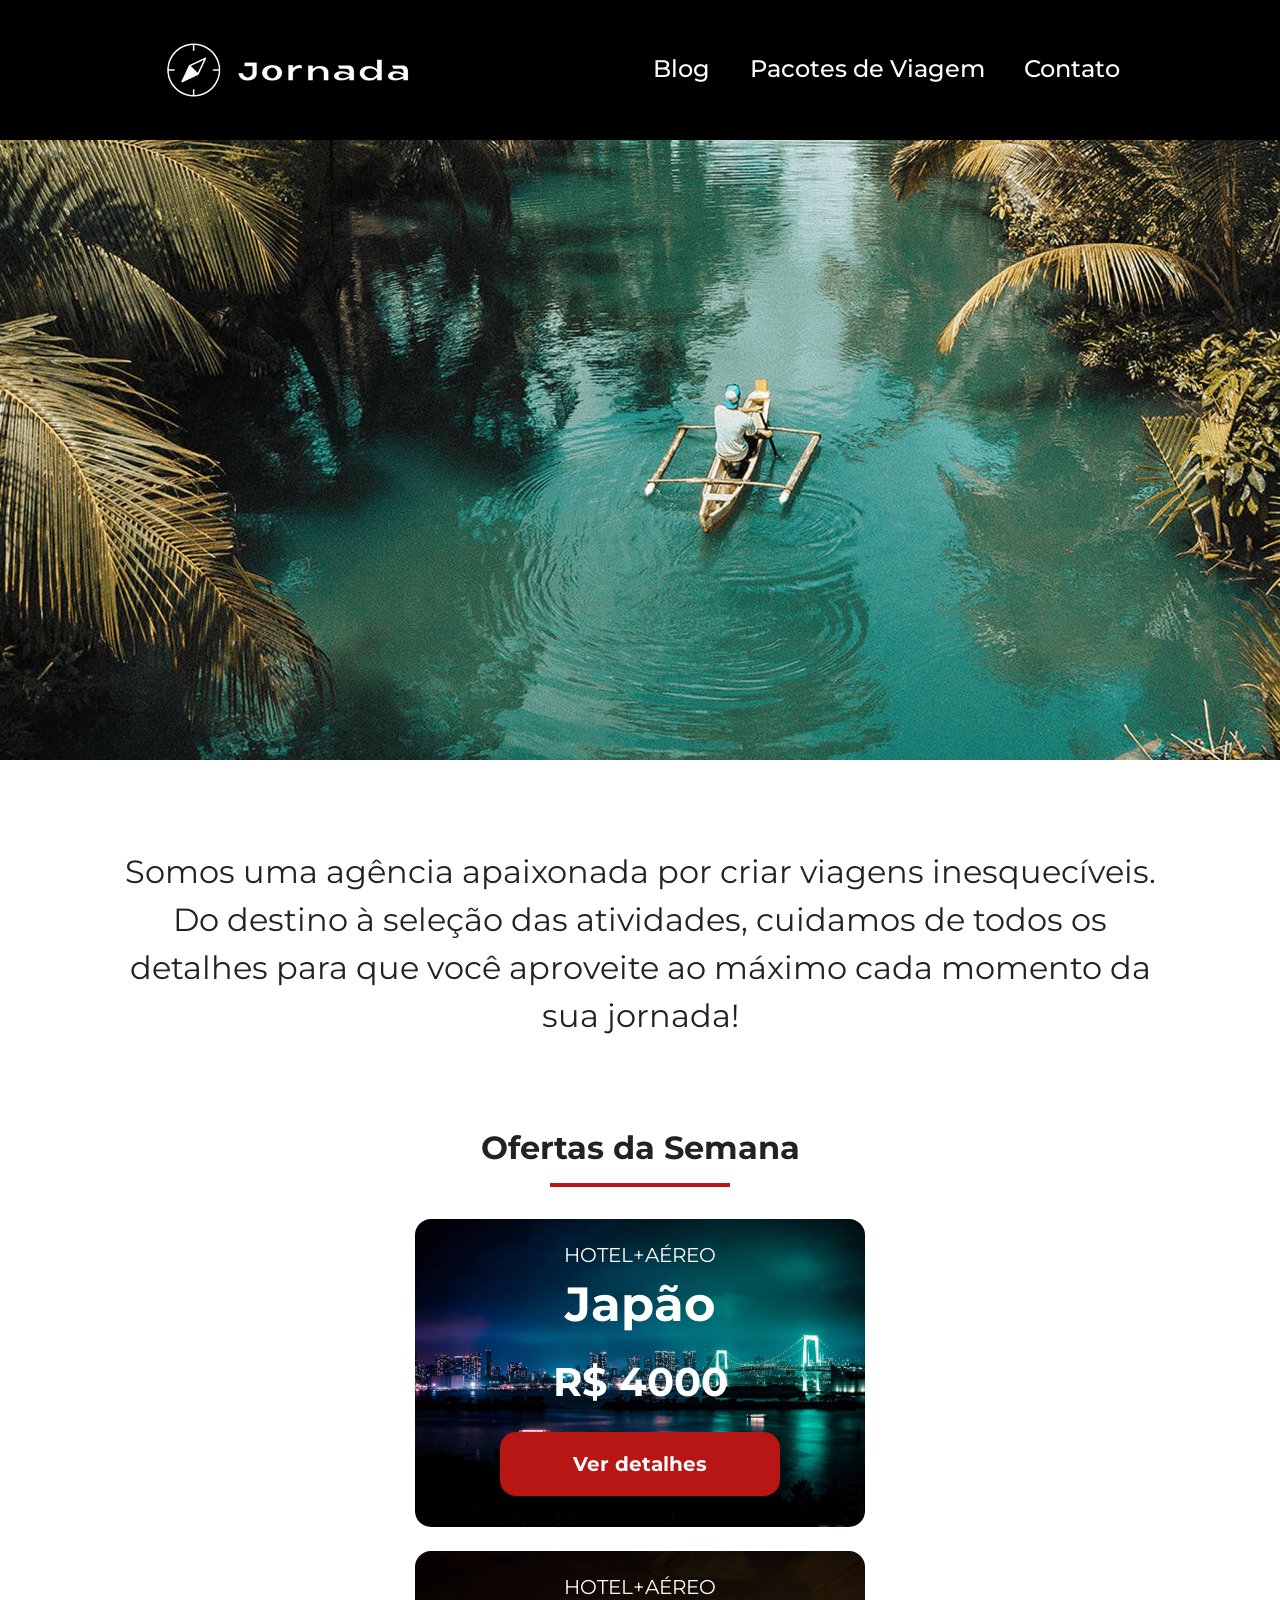
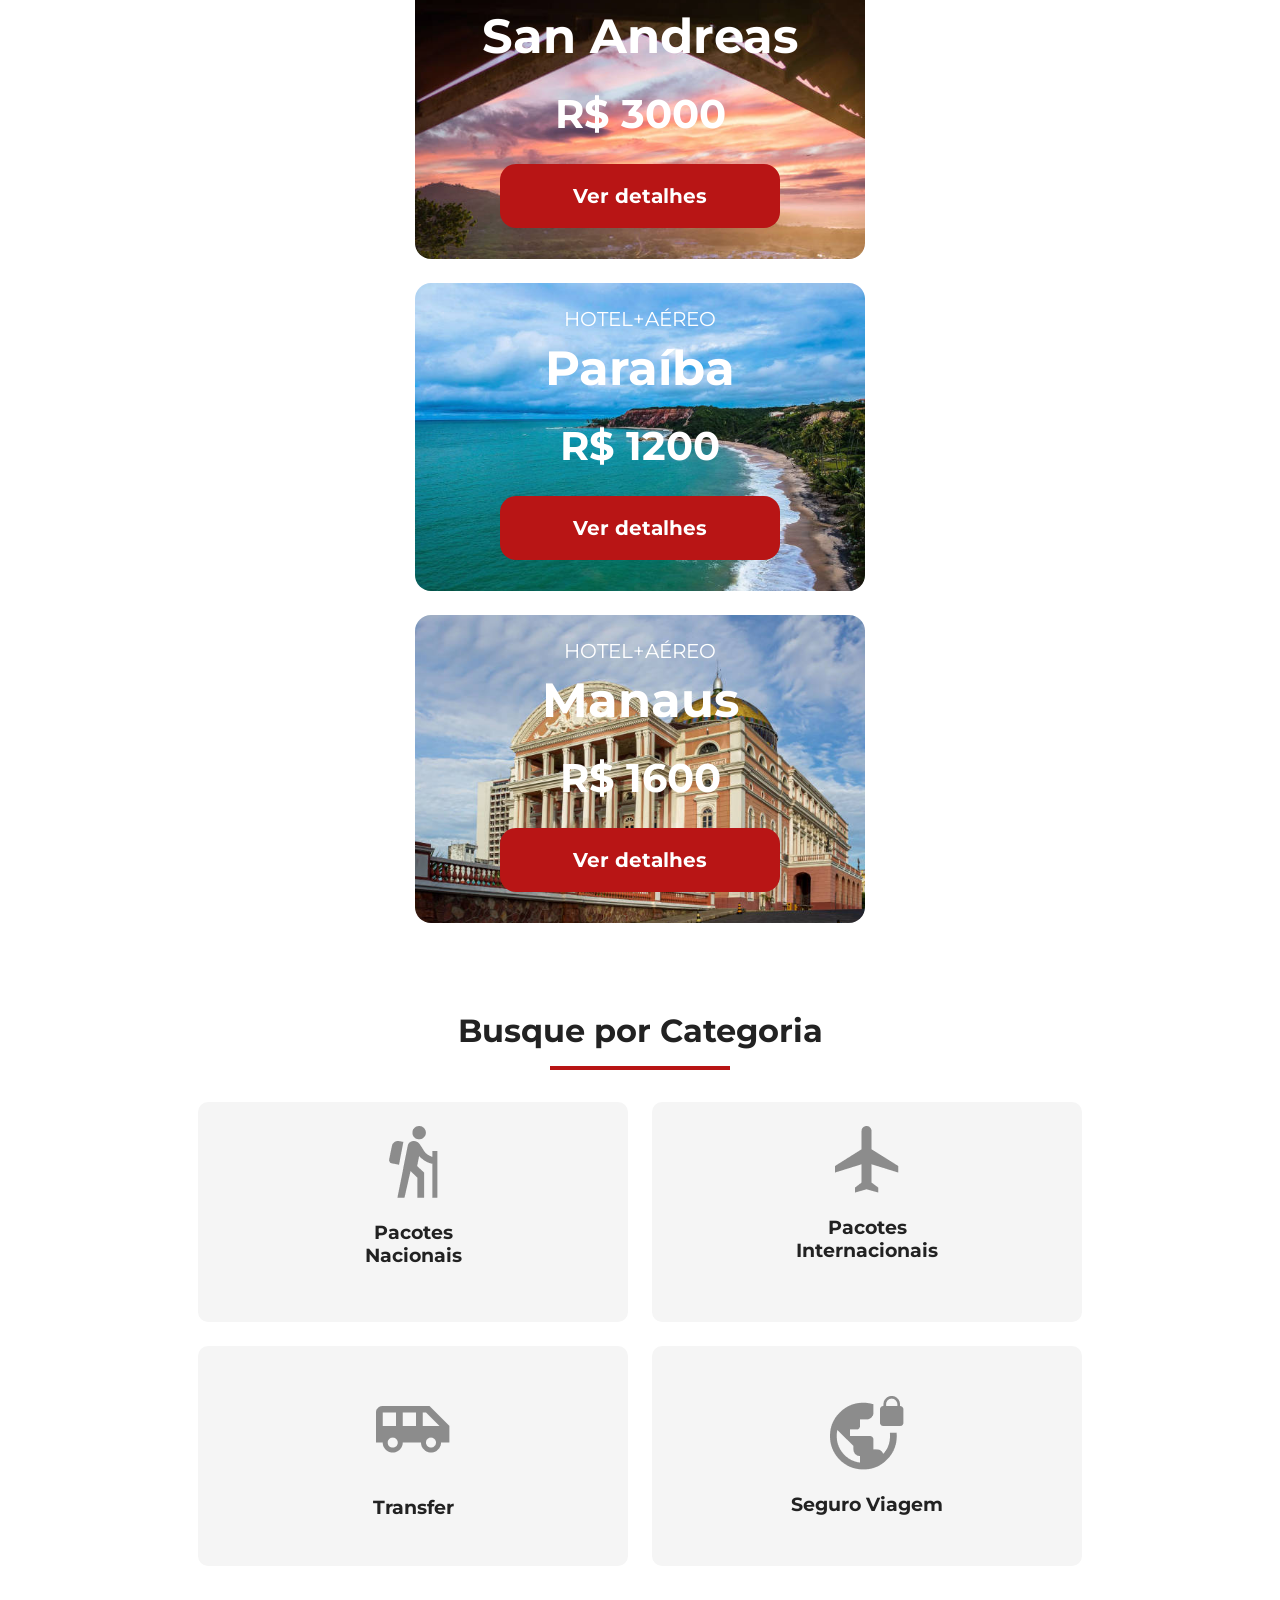
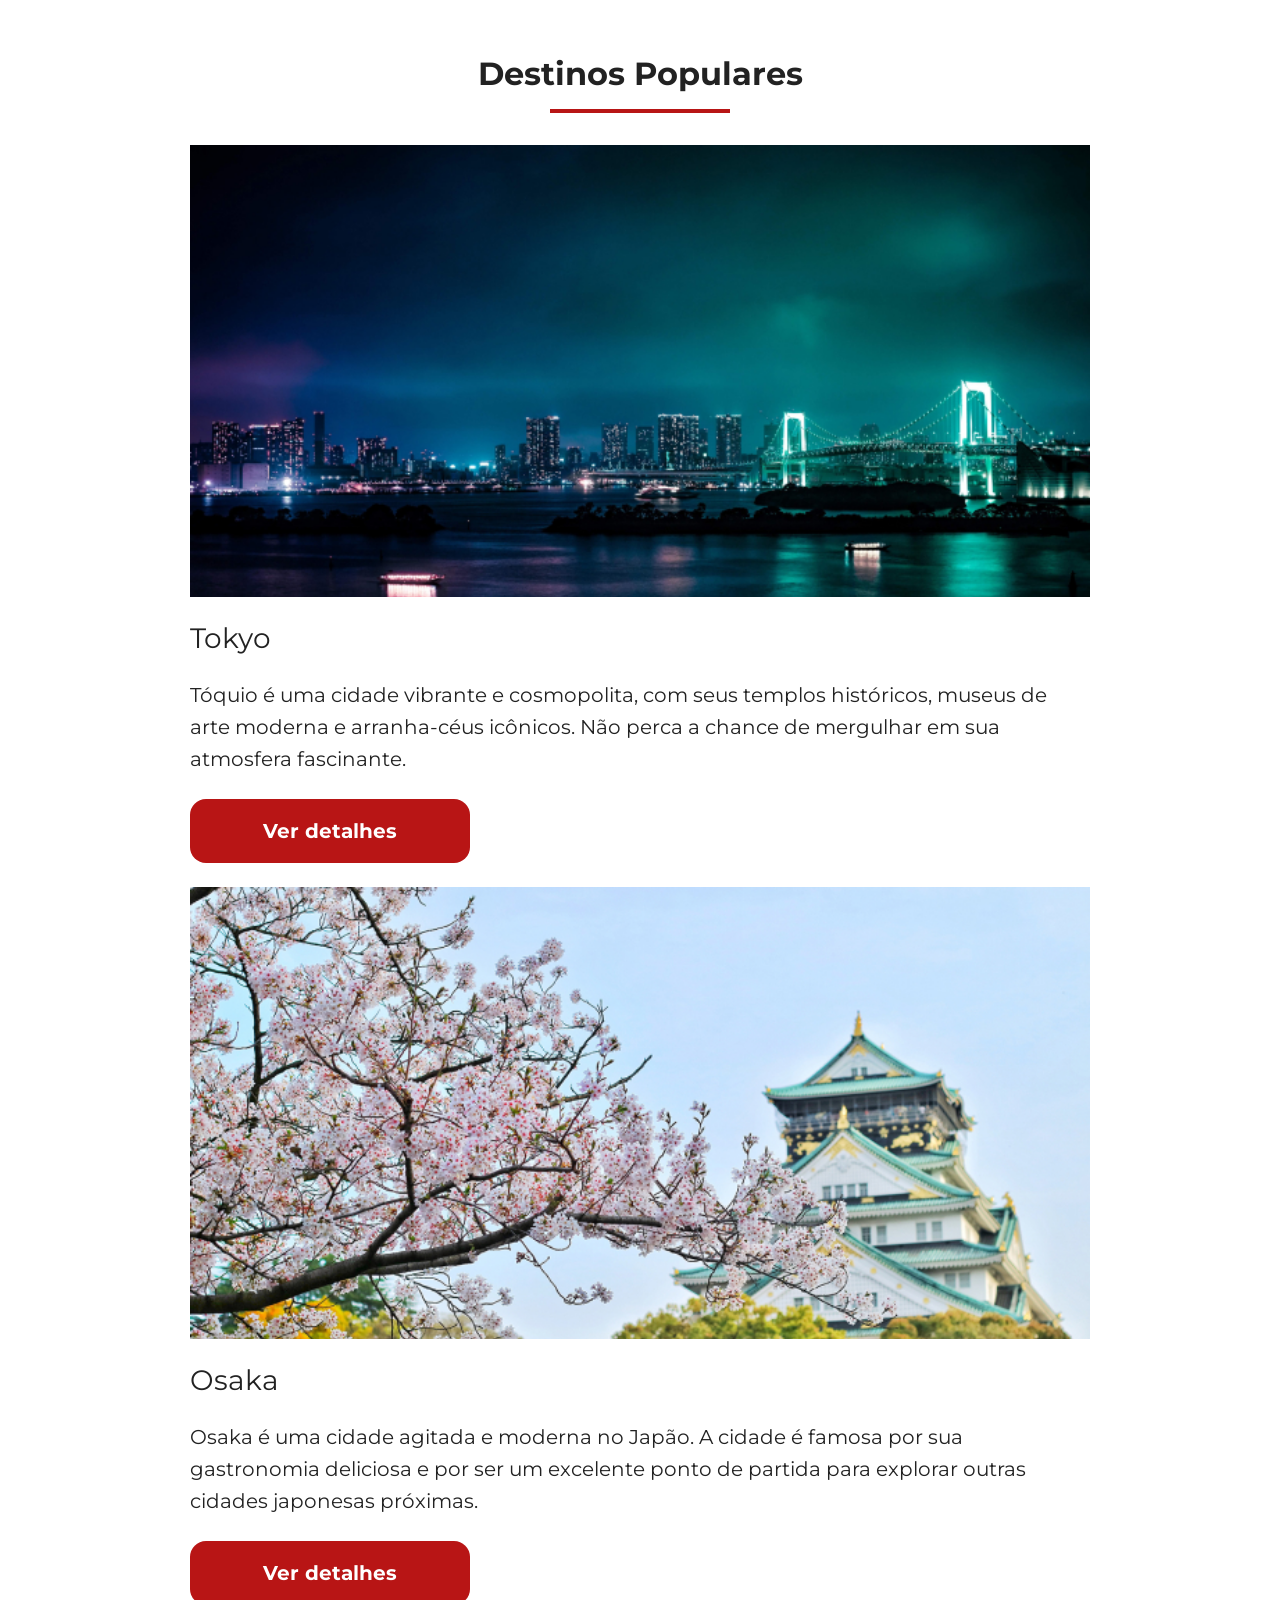
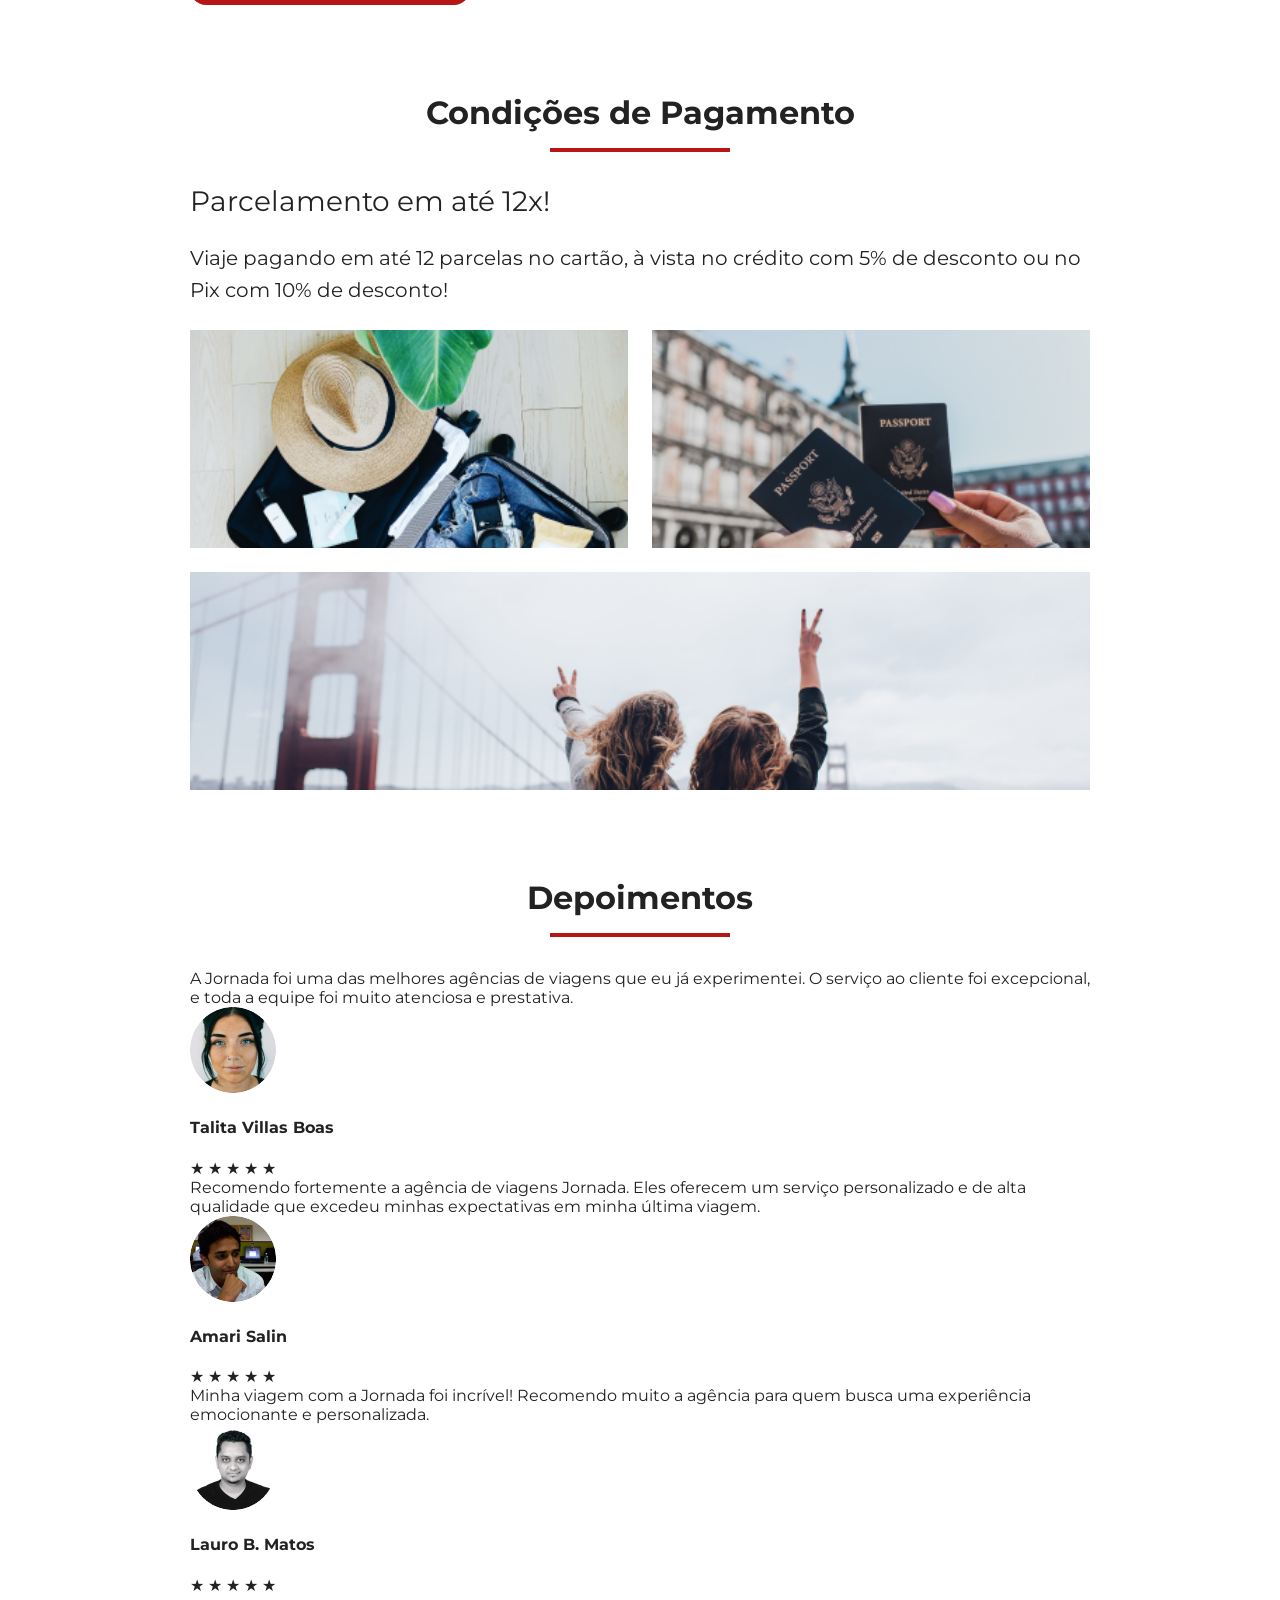
==== index.html @ c7526b4f "Adiciona html dos depoimentos" ====
<!doctype html>
<html lang="pt-br">
  <head>
    <meta charset="UTF-8" />
    <meta name="viewport" content="width=device-width, initial-scale=1.0" />
    <link rel="stylesheet" href="css/style.css" />
    <title>Jornada Viagens</title>
  </head>
  <body>
    <header class="main-header">
      <a class="logo" href="index.html" title="Voltar para a pagina inicial">
        <img
        class="img-mobile"
          src="img/bussola-jornada-branca.png"
          alt="Bússola do logo Jornada Viagens na cor branca."
        />
        <img 
        class="img-desktop"
        src="img/bussola-texto-jornada-branco.png"
        alt="Logo Jornada Viagens na cor branca.">
      </a>
      <div class="navigation-menu">
        <label for="menu">
        <img src="img/menu.png" alt="menu" />
        </label>
        <input type="checkbox" id="menu" hidden>        
        <nav>
          <ul class="list-links">
            <li><a href="blog.html" target="_blank" title="Acessar blog">Blog</a></li>
            <li><a href="pacotes.html" target="_blank" title="Acessar pacotes de viagem">Pacotes de Viagem</a></li>
            <li><a href="contato.html" target="_blank" title="Acessar contato">Contato</a></li>
          </ul>
        </nav>
      </div>
    </header>
    <section class="hero">
      <div class="hero-img"></div>
      <h2>Somos uma agência apaixonada por criar viagens inesquecíveis. Do destino à seleção das atividades, cuidamos de todos os detalhes para que você aproveite ao máximo cada momento da sua jornada!</h2>
    </section>
    <section class="offers">
      <div class="section-title">
        <h2>Ofertas da Semana</h2>
        <hr>
      </div>
      <div class="offers-cards">
        <article class="card japao">
          <header>
            <p>HOTEL+AÉREO</p>
            <h3>Japão <br> 
              <span>R$ 4000</span></h3>
          </header>
          <footer>
            <a href="#" class="button">Ver detalhes</a>
          </footer>
        </article>
        <article class="card san-andreas">
          <header>
            <p>HOTEL+AÉREO</p>
            <h3>San Andreas <br> 
              <span>R$ 3000</span></h3>
          </header>
          <footer>
            <a href="#" class="button">Ver detalhes</a>
          </footer>
        </article>
        <article class="card paraiba">
          <header>
            <p>HOTEL+AÉREO</p>
            <h3>Paraíba <br> 
              <span>R$ 1200</span></h3>
          </header>
          <footer>
            <a href="#" class="button">Ver detalhes</a>
          </footer>
        </article>
        <article class="card manaus">
          <header>
            <p>HOTEL+AÉREO</p>
            <h3>Manaus <br> 
              <span>R$ 1600</span></h3>
          </header>
          <footer>
            <a href="#" class="button">Ver detalhes</a>
          </footer>
        </article>
      </div>
    </section>
    <section class="categories">
      <div class="section-title">
        <h2 class="content-title">Busque por Categoria</h2>
        <hr>
      </div>
        <div class="categories-cards">
        <article class="categories-cards">
          <a 
          href="#" 
          class="card"
          target="_blank"
          title="Busque pela categoria Pacotes Nacionais"
          >
            <img 
            src="img/icone-pacotes-nacionais.png" 
            alt="Uma pessoa de chapéu e mochila, representando a categoria Pacotes Nacionais.">

            <h3>Pacotes <br>
              Nacionais</h3>
          </a>
        </article>
        <article class="categories-cards">
            <a 
          href="#" 
          class="card"
          target="_blank"
          title="Busque pela categoria Pacotes Internacionais"
          >
            <img 
            src="img/icone-pacotes-internacionais.png" 
            alt="Um avião representando a categoria Pacotes Internacionais.">

            <h3>Pacotes <br>
              Internacionais</h3>
          </a>
        </article>
        <article class="categories-cards">
          <a 
          href="#" 
          class="card single-line transfer"
          target="_blank"
          title="Busque pela categoria Transfer"
          >
            <img 
            src="img/icone-transfer.png" 
            alt="um carrinho de transporte representando a categoria Transfer.">

            <h3>Transfer</h3>
          </a>
        </article>
        <article class="categories-cards">
          <a 
          href="#" 
          class="card single-line"
          target="_blank"
          title="Busque pela categoria Seguro Viagem"
          >
            <img 
            src="img/icone-seguro-viagem.png" 
            alt="Um seguro representando a categoria Seguro Viagem.">

            <h3>Seguro Viagem</h3>
          </a>
        </article>
      </div>
    </section>
    <section class="destinations">
      <div class="section-title">
        <h2>Destinos Populares</h2>
        <hr>
      </div>
      <div class="destination-items">
        <article class="item tokyo">
          <header>
            <div class="img-item"></div>
            <h4 class="content-title">Tokyo</h4>
          </header>
          <p class="content-text">Tóquio é uma cidade vibrante e cosmopolita, com seus templos históricos, museus de arte moderna e arranha-céus icônicos. Não perca a chance de mergulhar em sua atmosfera fascinante.</p>
          <footer>  
            <a 
            href="#" 
            class="button"
            target="_blank"
            title="Veja mais detalhes do destino de Tokyo">Ver detalhes</a>
          </footer>
        </article>
        <article class="item osaka">
          <header>
            <div class="img-item"></div>
            <h4 class="content-title">Osaka</h4>
          </header>
          <p class="content-text">Osaka é uma cidade agitada e moderna no Japão. A cidade é famosa por sua gastronomia deliciosa e por ser um excelente ponto de partida para explorar outras cidades japonesas próximas.</p>
          <footer>
            <a 
            href="#" 
            class="button"
            target="_blank"
            title="Veja mais detalhes do destino de Osaka">Ver detalhes</a>
          </footer>
        </article>
      </div>
    </section>
    <section class="payments">
      <div class="section-title">
        <h2>Condições de Pagamento</h2>
        <hr>
      </div>
      <div class="content-container">
        <div class="text-content">
            <h3 class="content-title">Parcelamento em até 12x!</h3>
            <p class="content-text">Viaje pagando em até 12 parcelas no cartão, à vista no crédito com 5% de desconto ou no Pix com 10% de desconto! </p>
        </div>
        <div class="image-gallery">
          <div class="image bag"></div>
          <div class="image passport"></div>
          <div class="image people colspan-2"></div>
        </div>
      </div>
    </section>
    <section class="testimonial">
      <div class="section-title">
        <h2>Depoimentos</h2>
        <hr />
      </div>
      <div class="testimonial-container">
        <article>
          <header>
            <p>A Jornada foi uma das melhores agências de viagens que eu já experimentei. O serviço ao cliente foi excepcional, e toda a equipe foi muito atenciosa e prestativa.</p>
          </header>
          <footer>
            <img src="img/testimonials-talita.png" alt="Imagem de perfil da cliente Talita Villas Boas">
            <div class="profile-content">
              <h4>Talita Villas Boas</h4>
              <div class="rating">
                <span class="star">★</span>
                <span class="star">★</span>
                <span class="star">★</span>
                <span class="star">★</span>
                <span class="star">★</span>
              </div>
            </div>
          </footer>
        </article>
        <article><header>
            <p>Recomendo fortemente a agência de viagens Jornada. Eles oferecem um serviço personalizado e de alta qualidade que excedeu minhas expectativas em minha última viagem.</p>
          </header>
          <footer>
            <img src="img/testimonials-amari.png" alt="Imagem de perfil da cliente Amari Salin">
            <div class="profile-content">
              <h4>Amari Salin</h4>
              <div class="rating">
                <span class="star">★</span>
                <span class="star">★</span>
                <span class="star">★</span>
                <span class="star">★</span>
                <span class="star">★</span>
              </div>
            </div>
          </footer>
        </article>
        <article><header>
            <p>Minha viagem com a Jornada foi incrível! Recomendo muito a agência para quem busca uma experiência emocionante e personalizada.</p>
          </header>
          <footer>
            <img src="img/testimonials-lauro.png" alt="Imagem de perfil da cliente Lauro B. Matos">
            <div class="profile-content">
              <h4>Lauro B. Matos</h4>
              <div class="rating">
                <span class="star">★</span>
                <span class="star">★</span>
                <span class="star">★</span>
                <span class="star">★</span>
                <span class="star">★</span>
              </div>
            </div>
          </footer>
        </article>
      </div>
    </section>
  </body>
</html>
---- css/style.css ----
@import url(global.css);
@import url(header.css);
@import url(hero.css);
@import url(offers.css);
@import url(categories.css);
@import url(destinations.css);
@import url(payments.css);
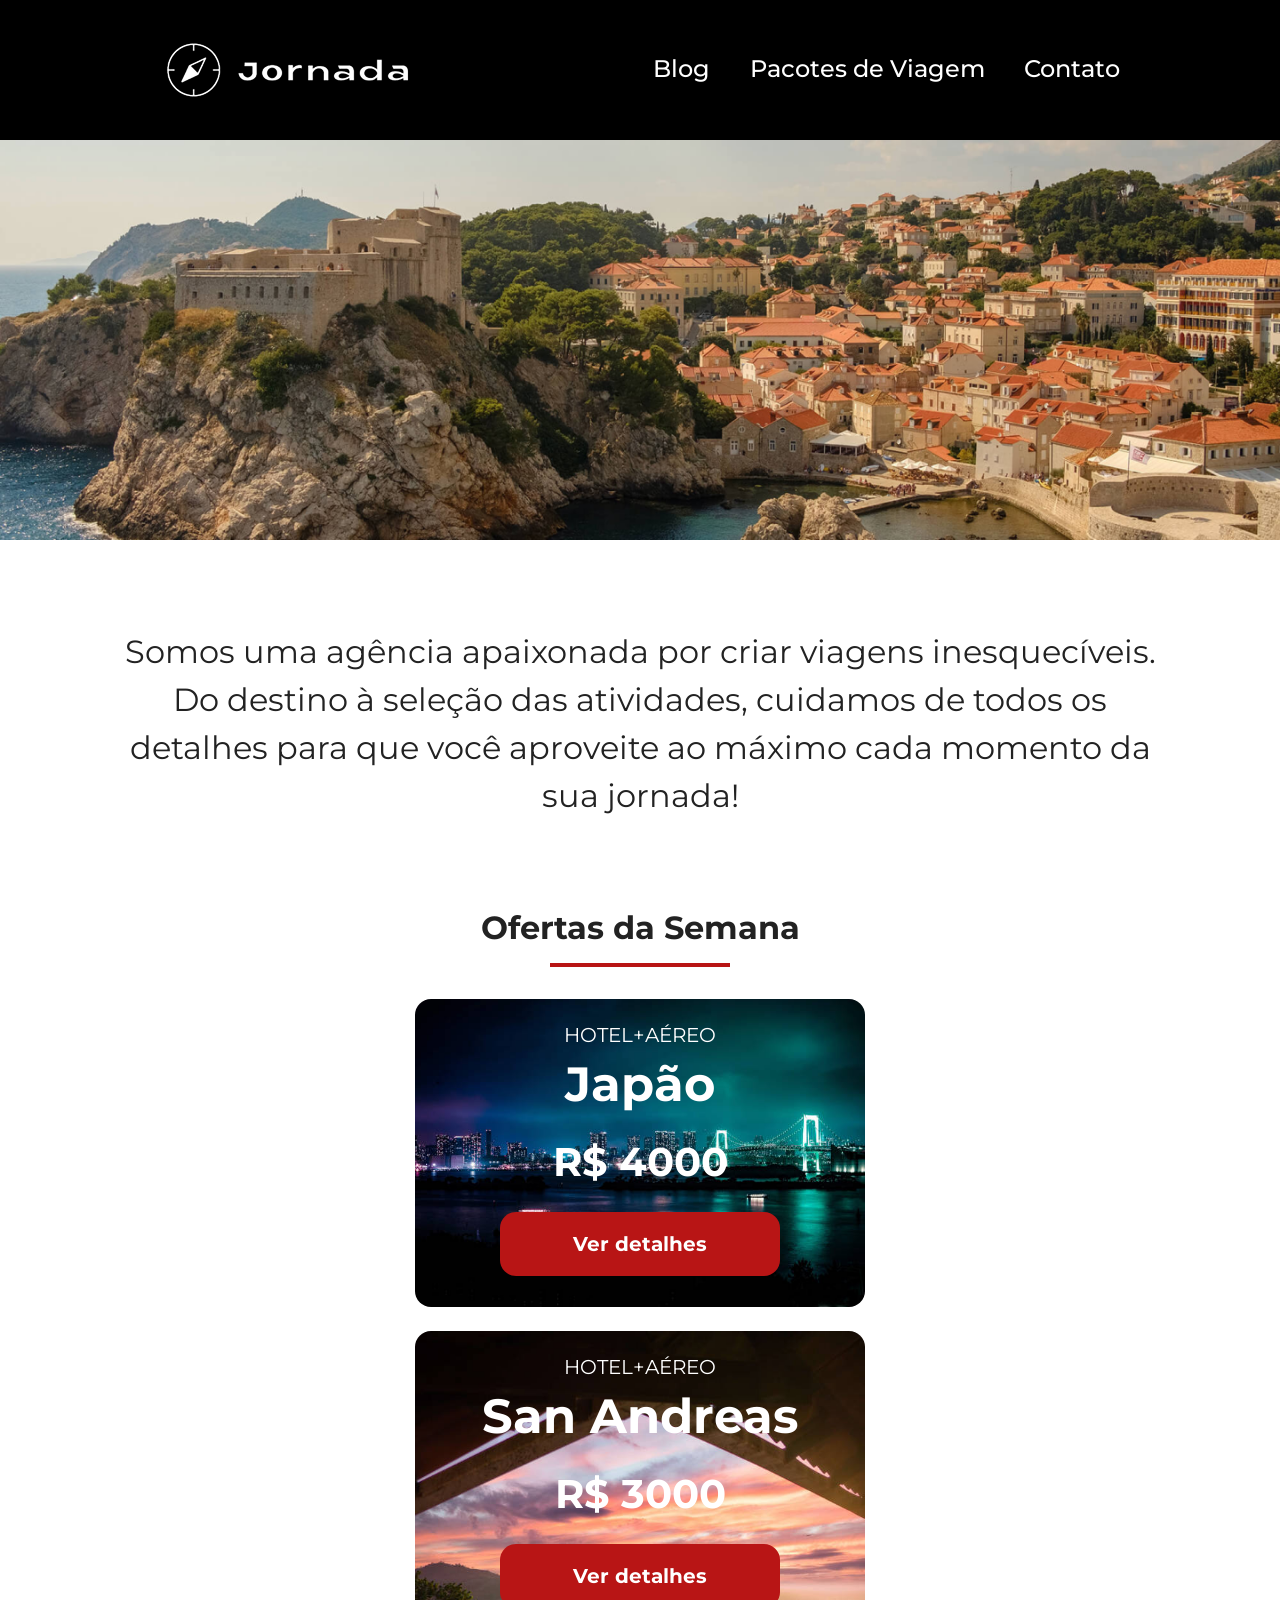
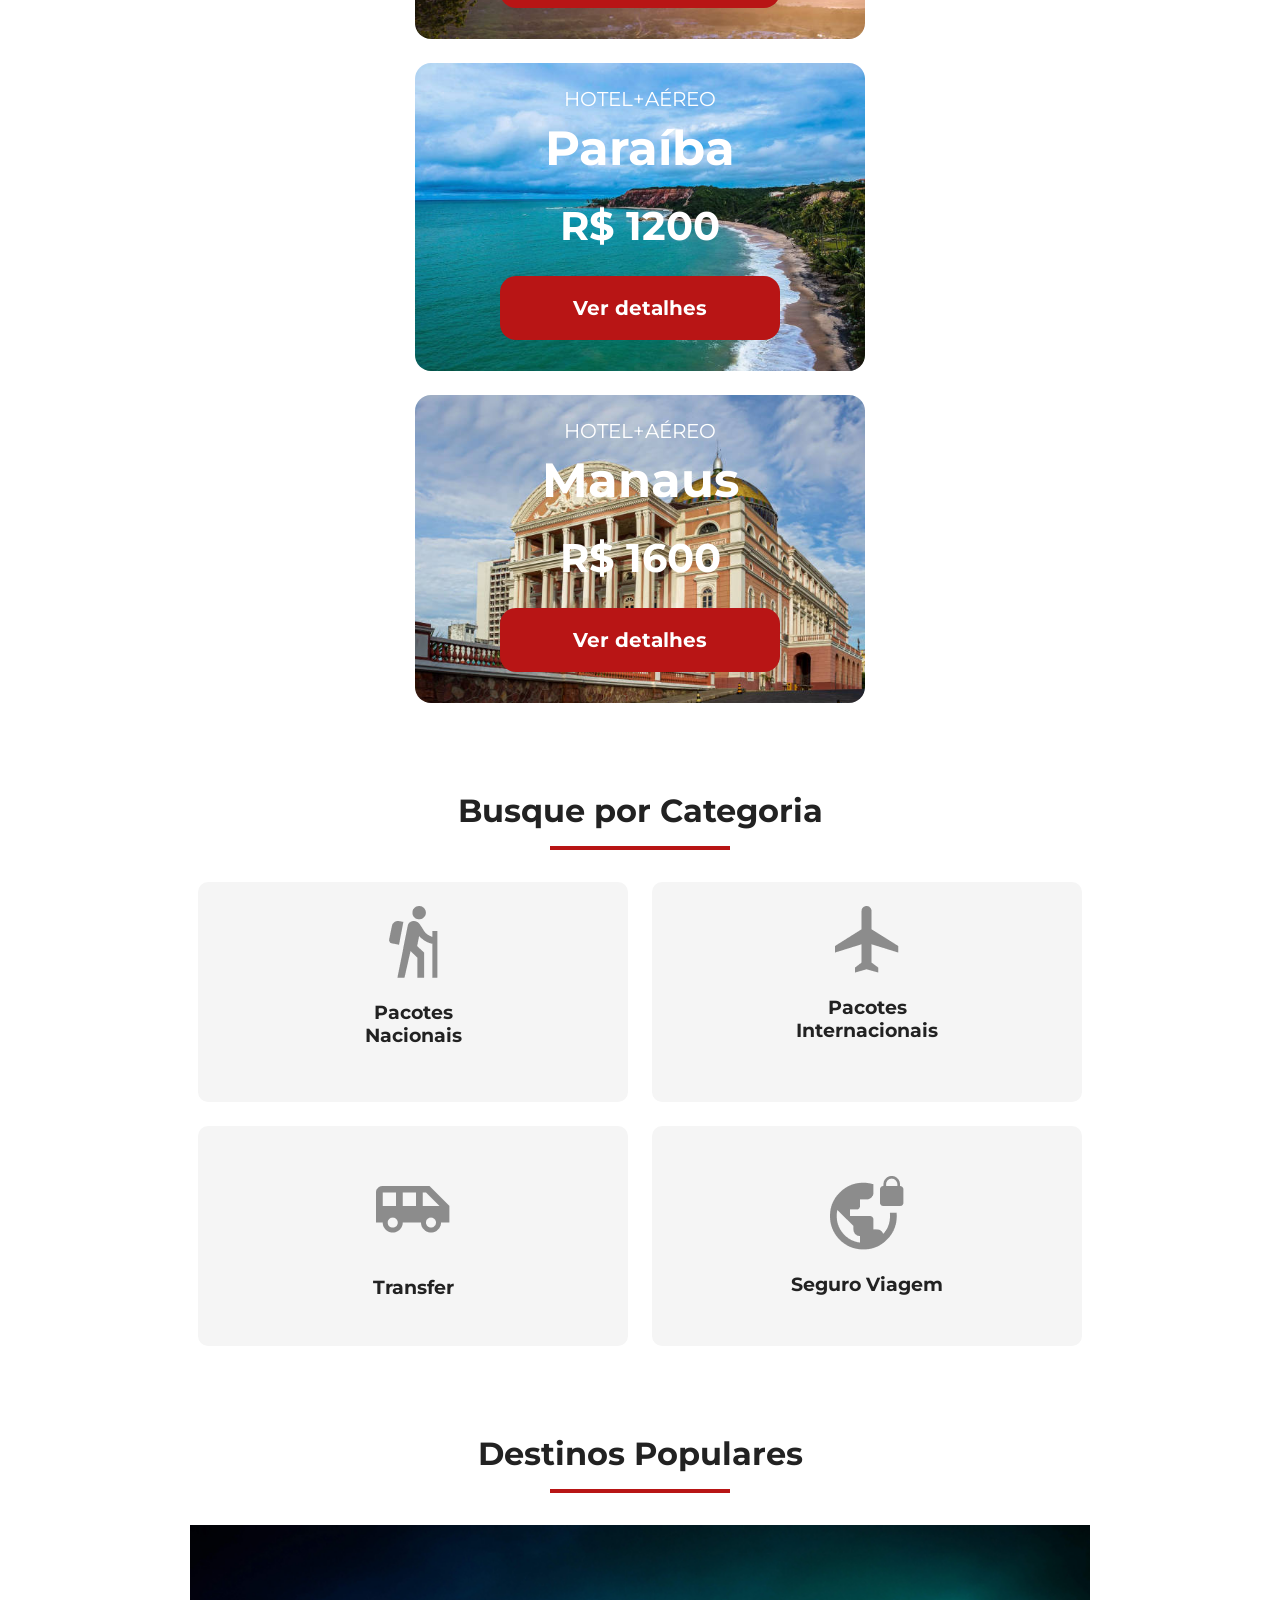
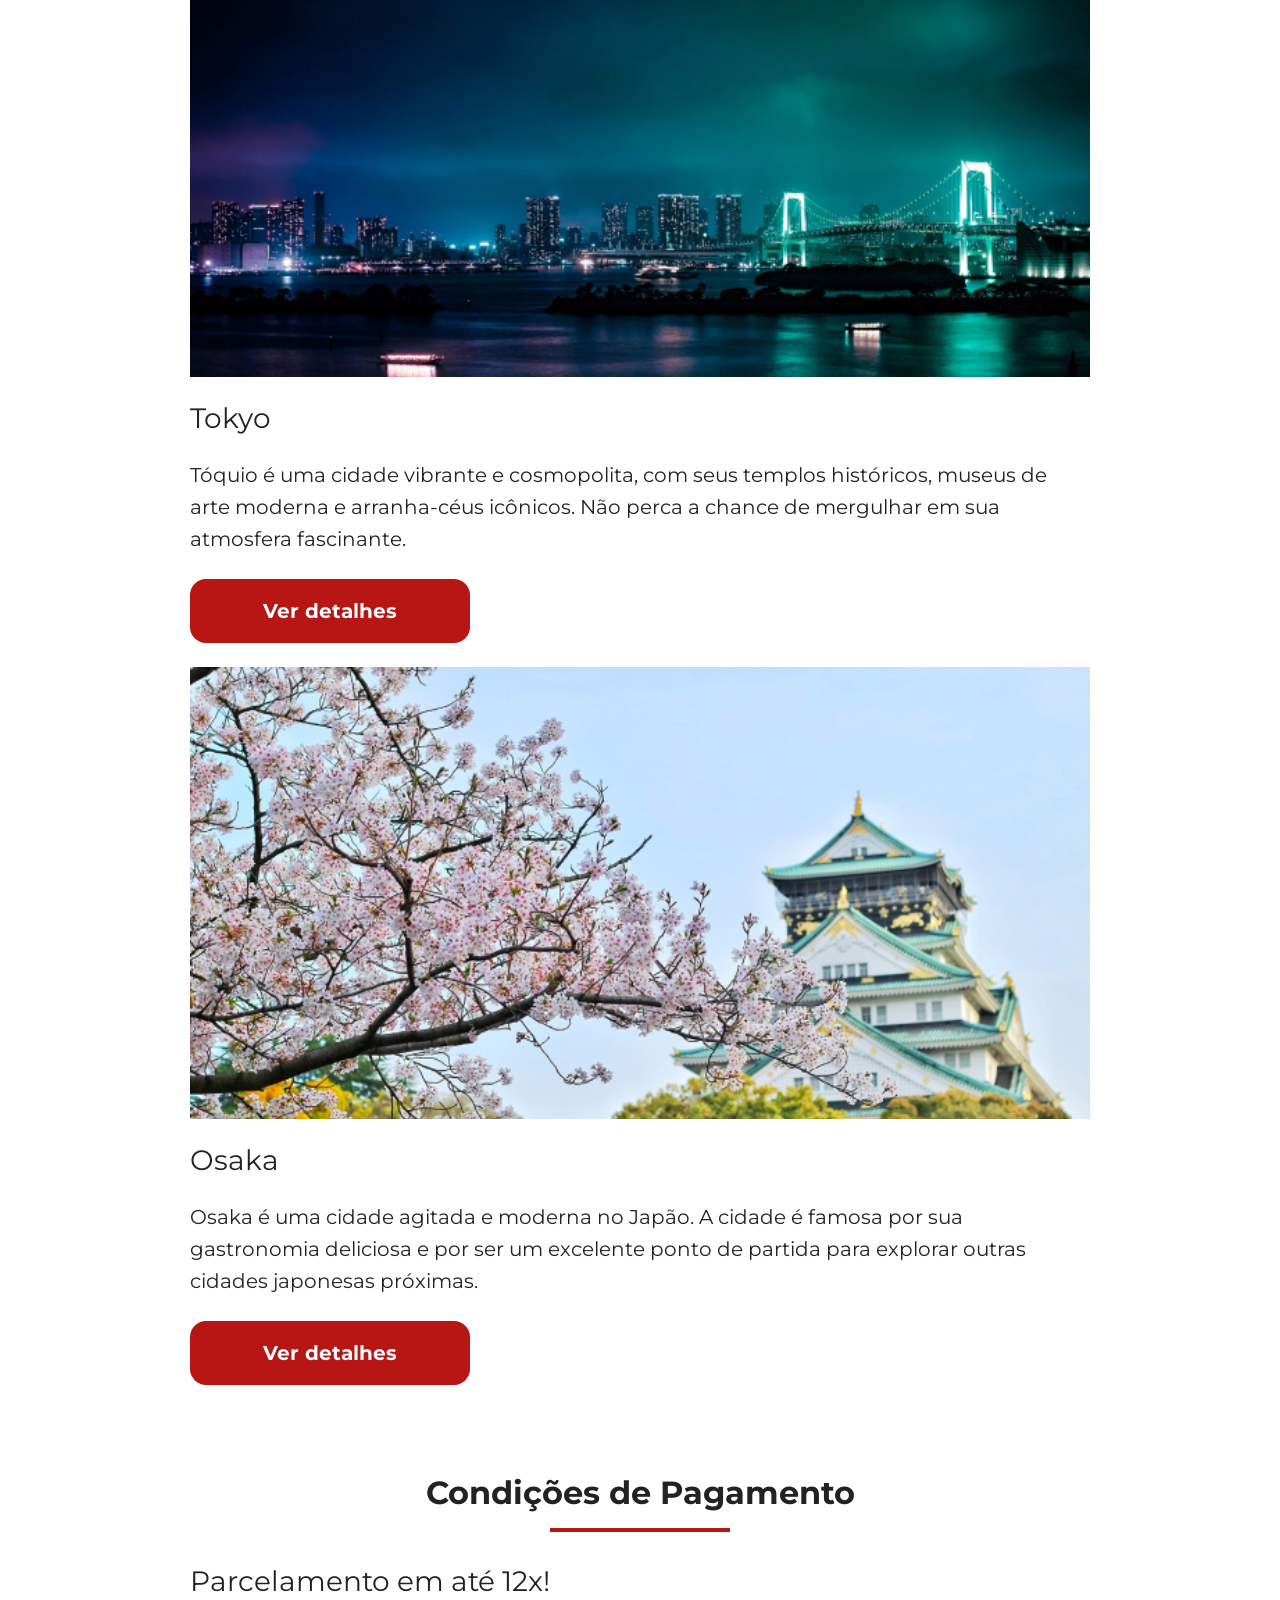
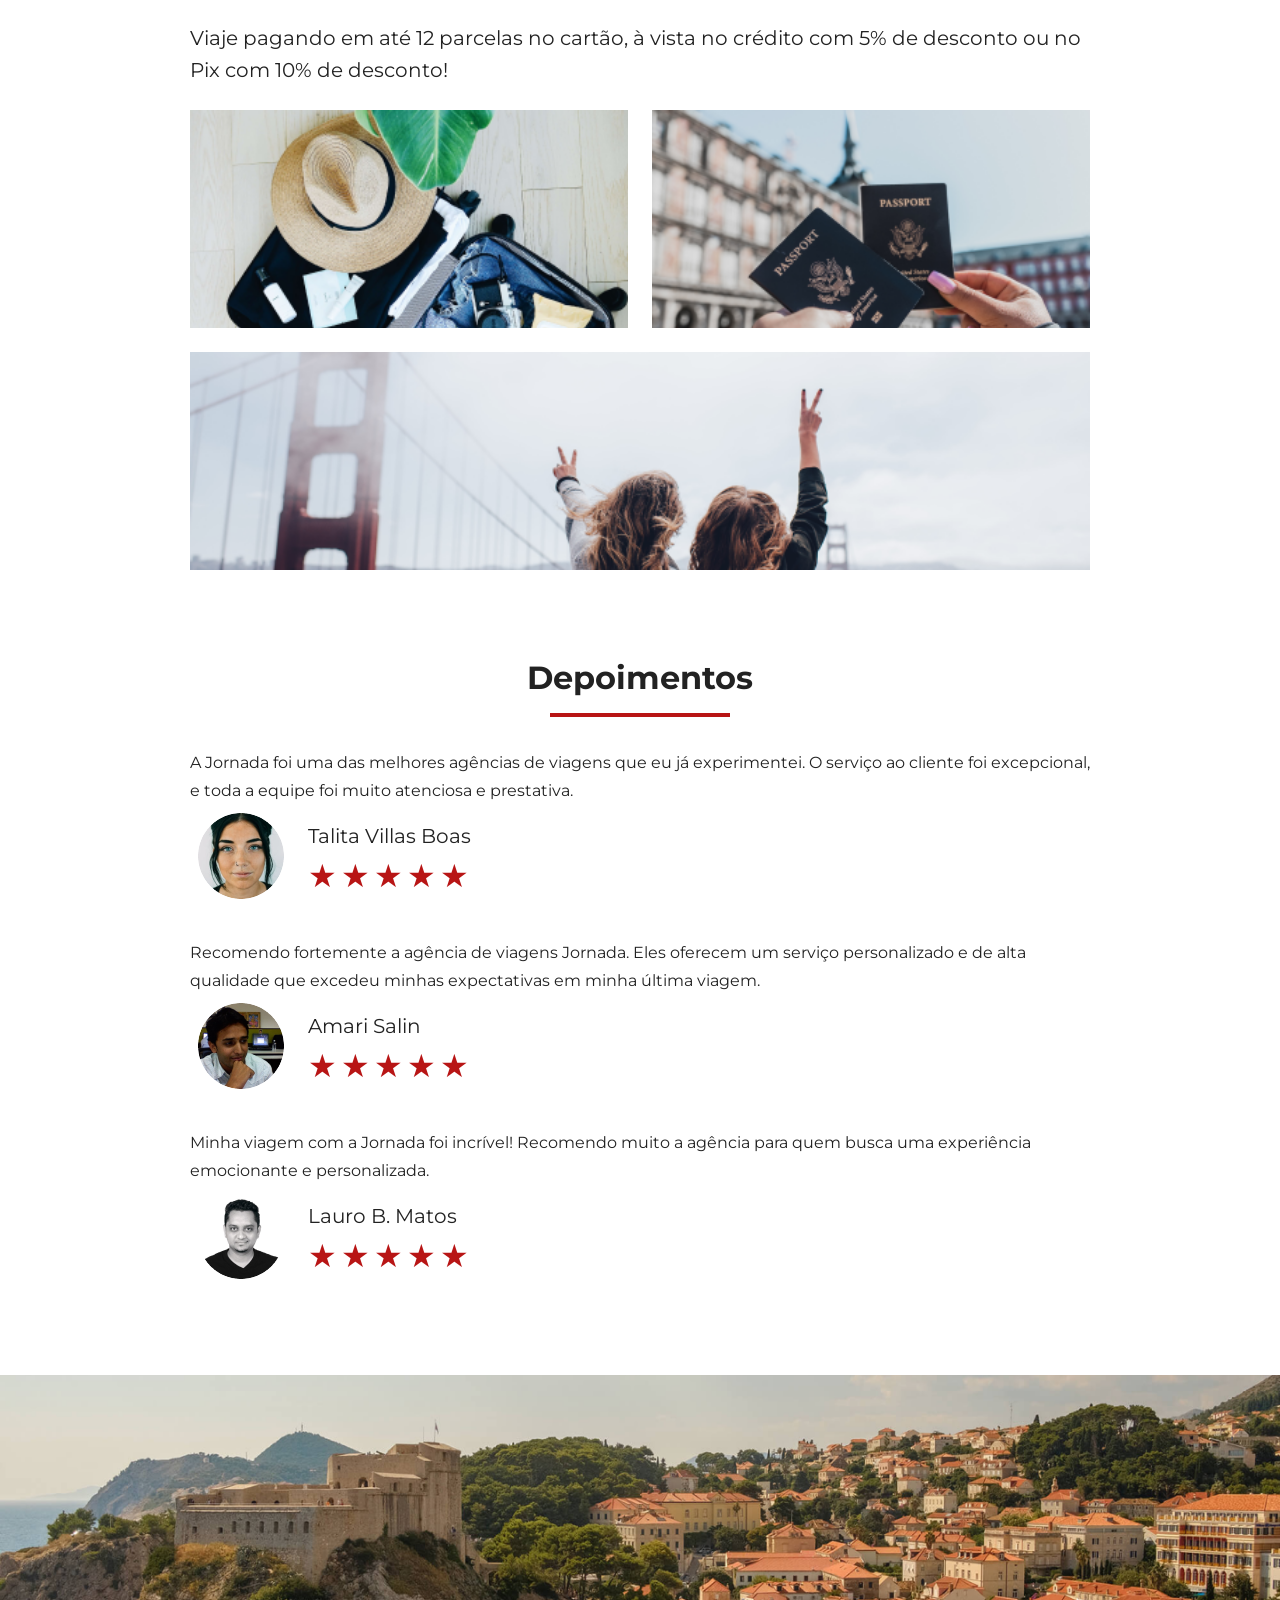
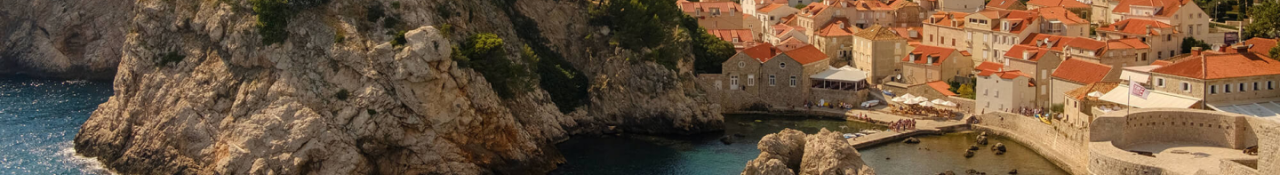
==== commit 9badb275: "Adiciona o hero footer" ====
--- a/index.html
+++ b/index.html
@@ -264,5 +264,8 @@
         </article>
       </div>
     </section>
+    <section class="hero footer">
+      <div class="hero-img"></div>
+    </section>
   </body>
 </html>
--- a/css/style.css
+++ b/css/style.css
@@ -4,4 +4,6 @@
 @import url(offers.css);
 @import url(categories.css);
 @import url(destinations.css);
-@import url(payments.css);+@import url(payments.css);
+@import url(testimonials.css);
+@import url(hero-footer.css);
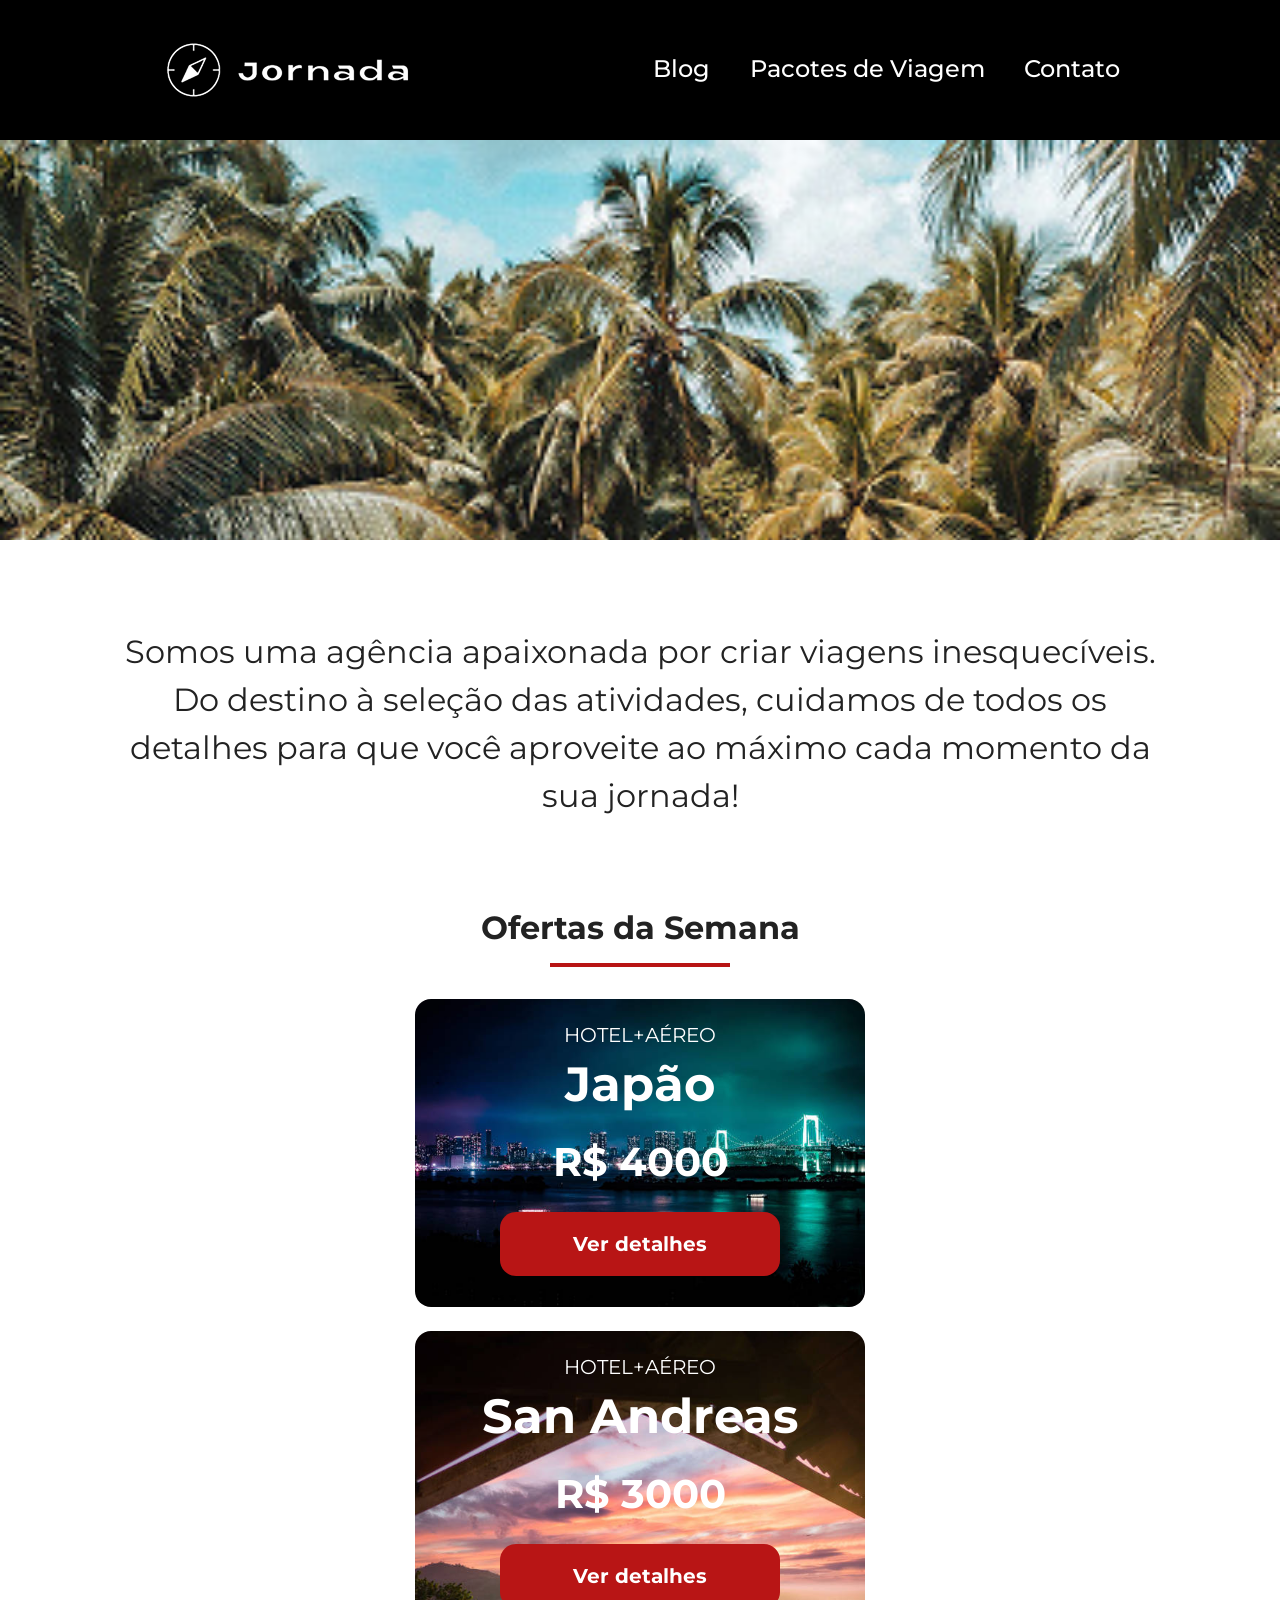
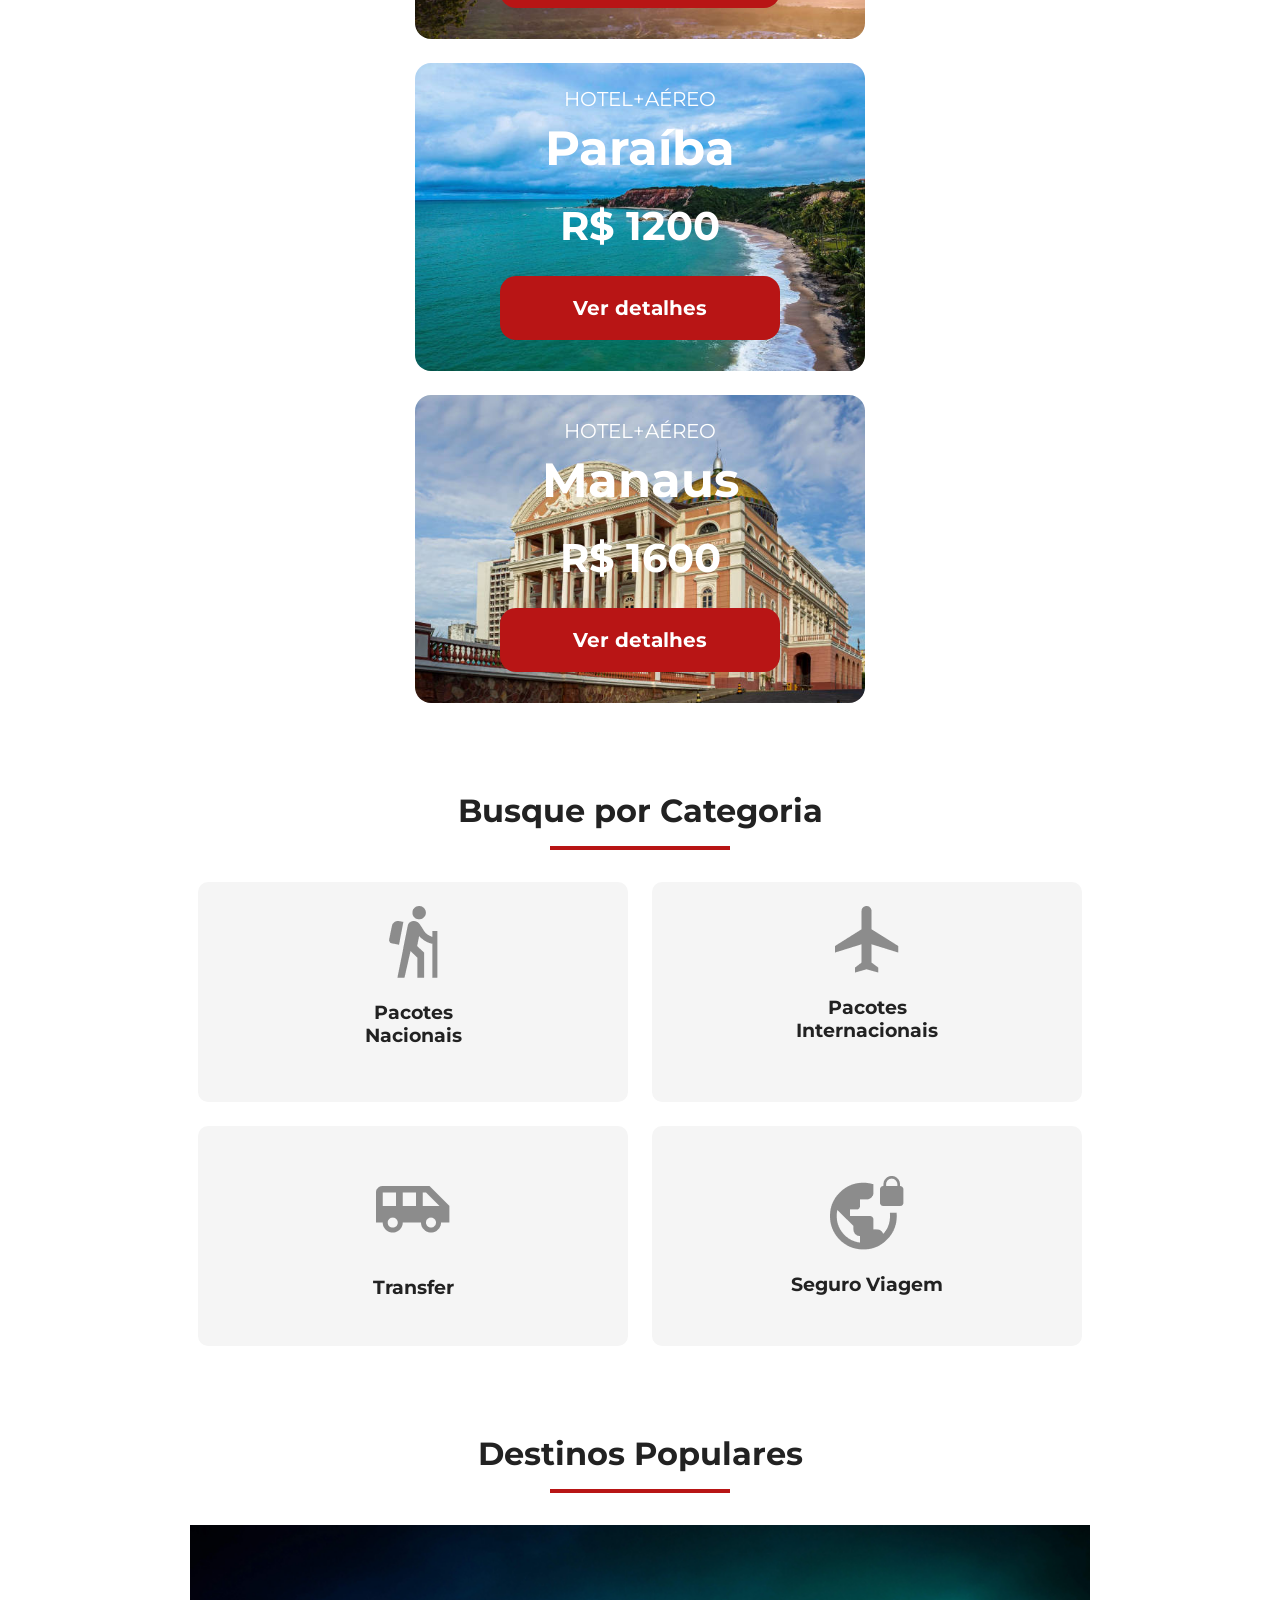
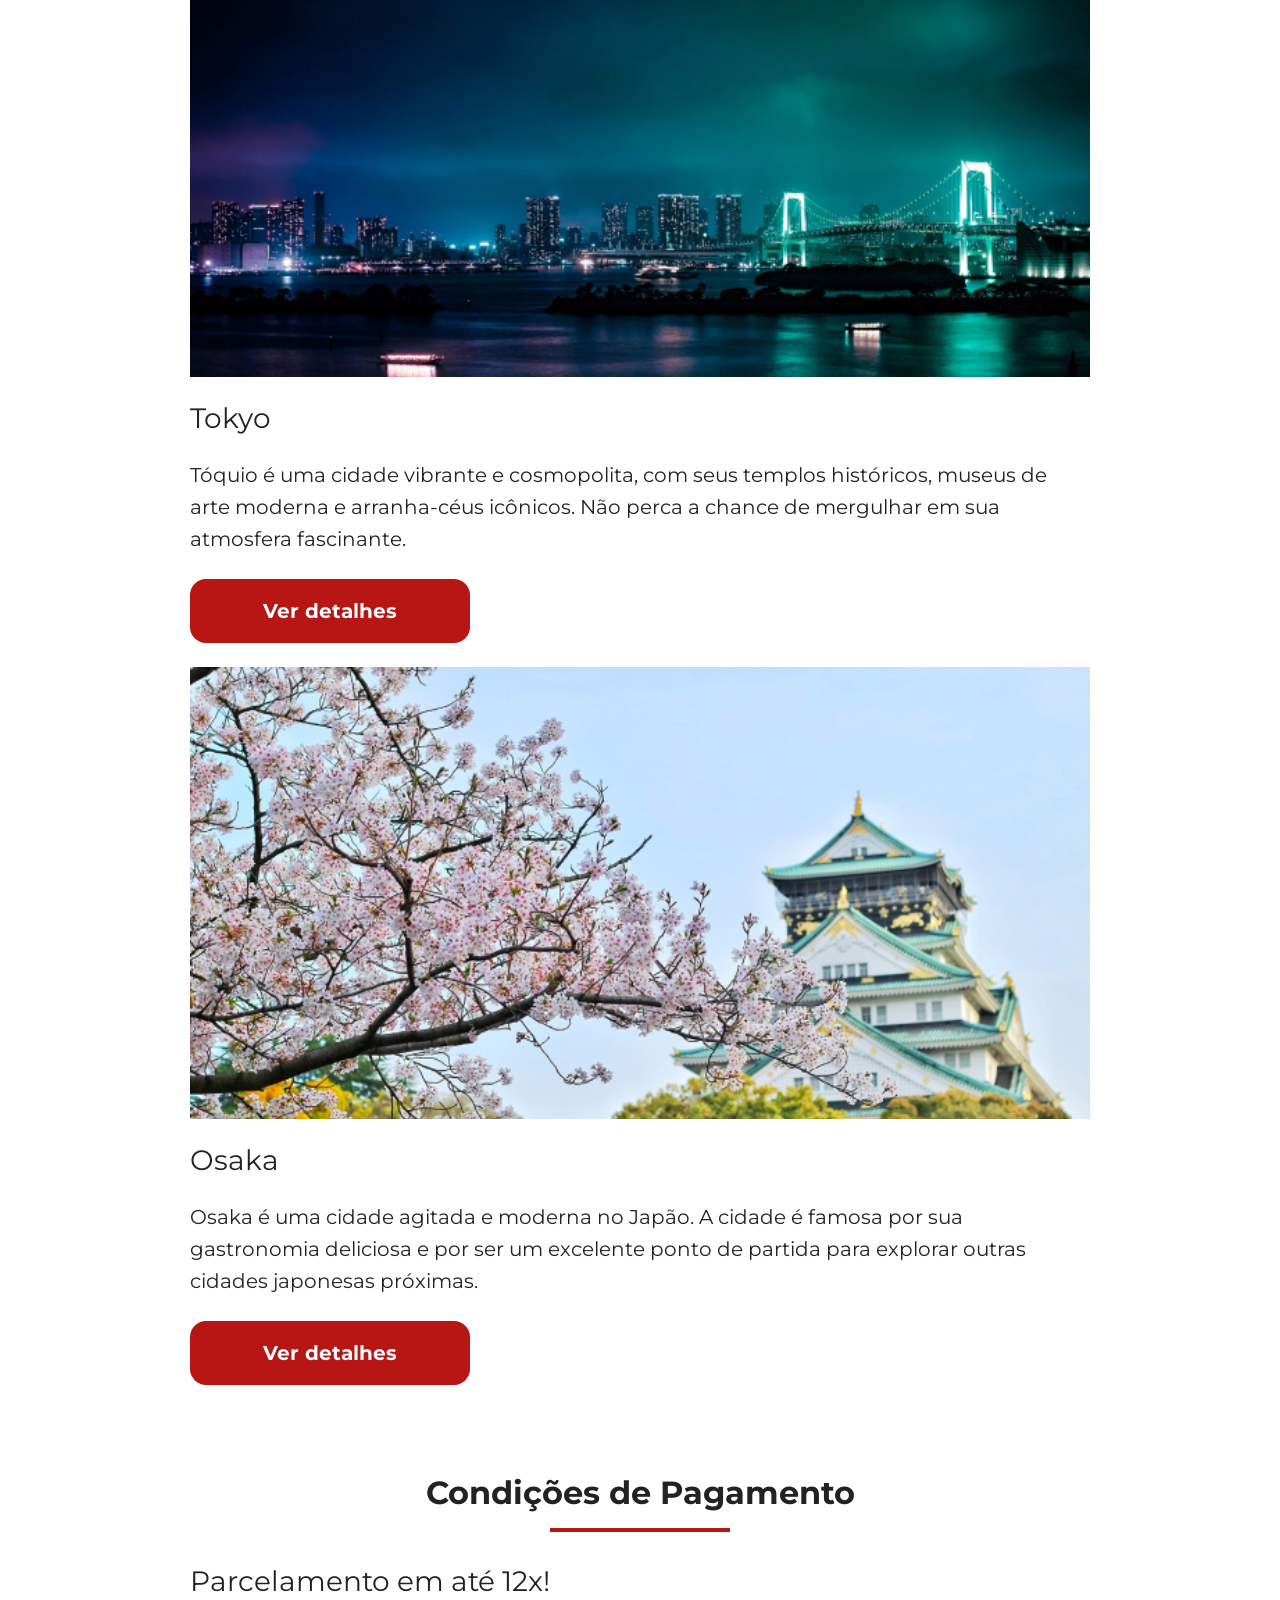
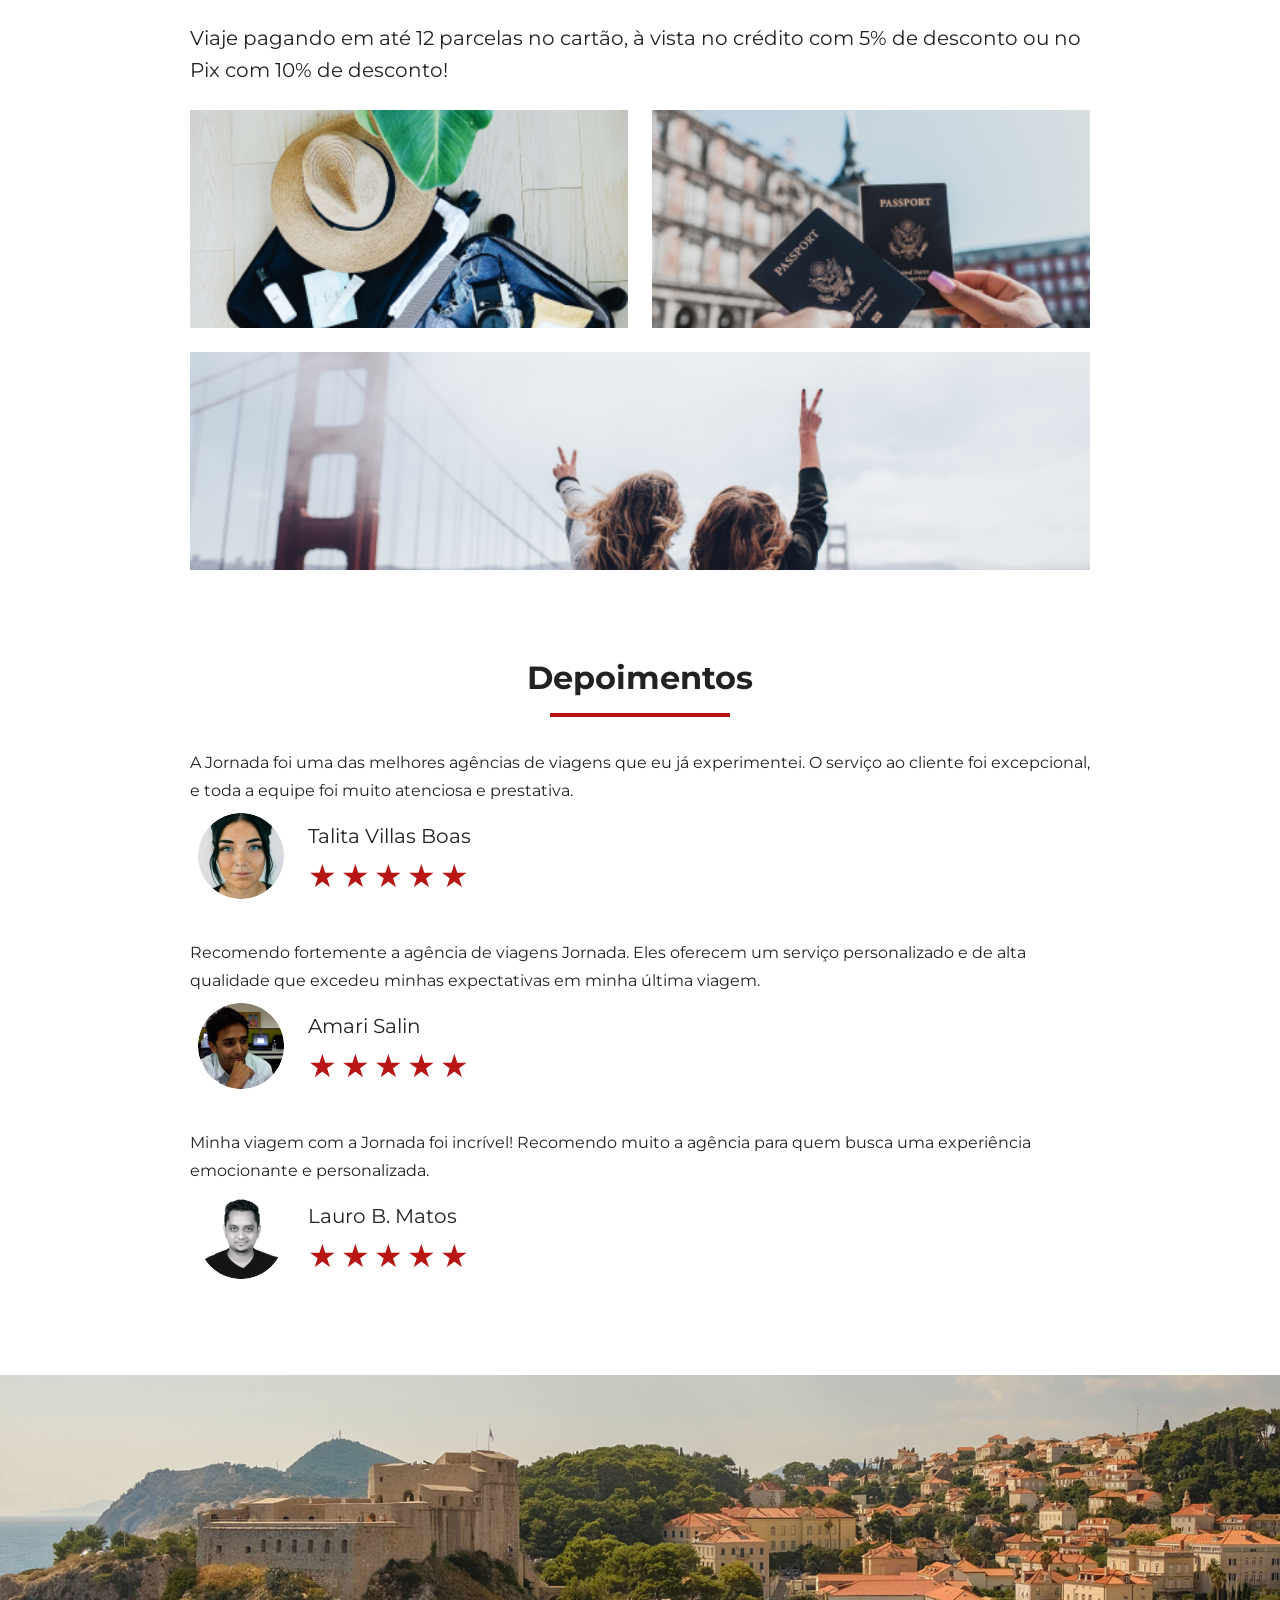
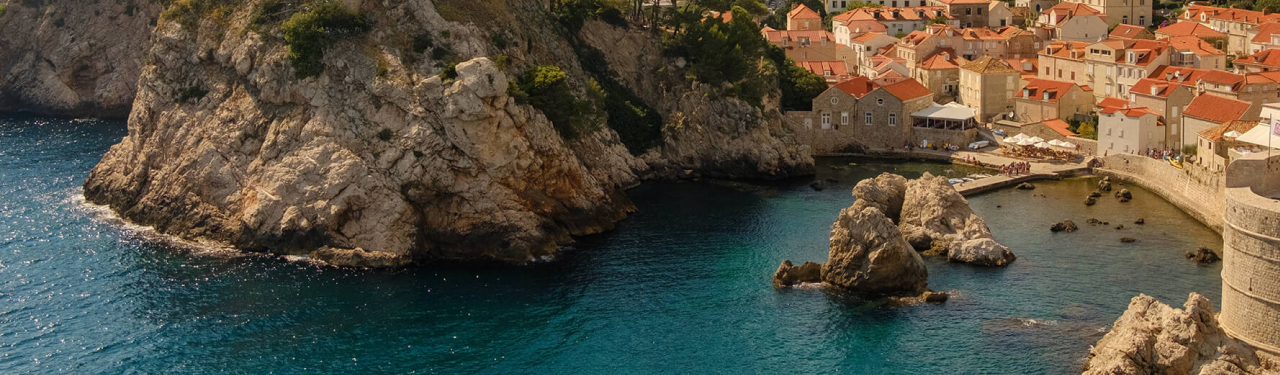
==== commit cfa80647: "Finzaliza estilo do hero-footer" ====
--- a/index.html
+++ b/index.html
@@ -264,8 +264,9 @@
         </article>
       </div>
     </section>
-    <section class="hero footer">
+    <section class="hero-footer">
       <div class="hero-img"></div>
     </section>
+
   </body>
 </html>
--- a/css/style.css
+++ b/css/style.css
@@ -5,5 +5,4 @@
 @import url(categories.css);
 @import url(destinations.css);
 @import url(payments.css);
-@import url(testimonials.css);
-@import url(hero-footer.css);+@import url(testimonials.css);
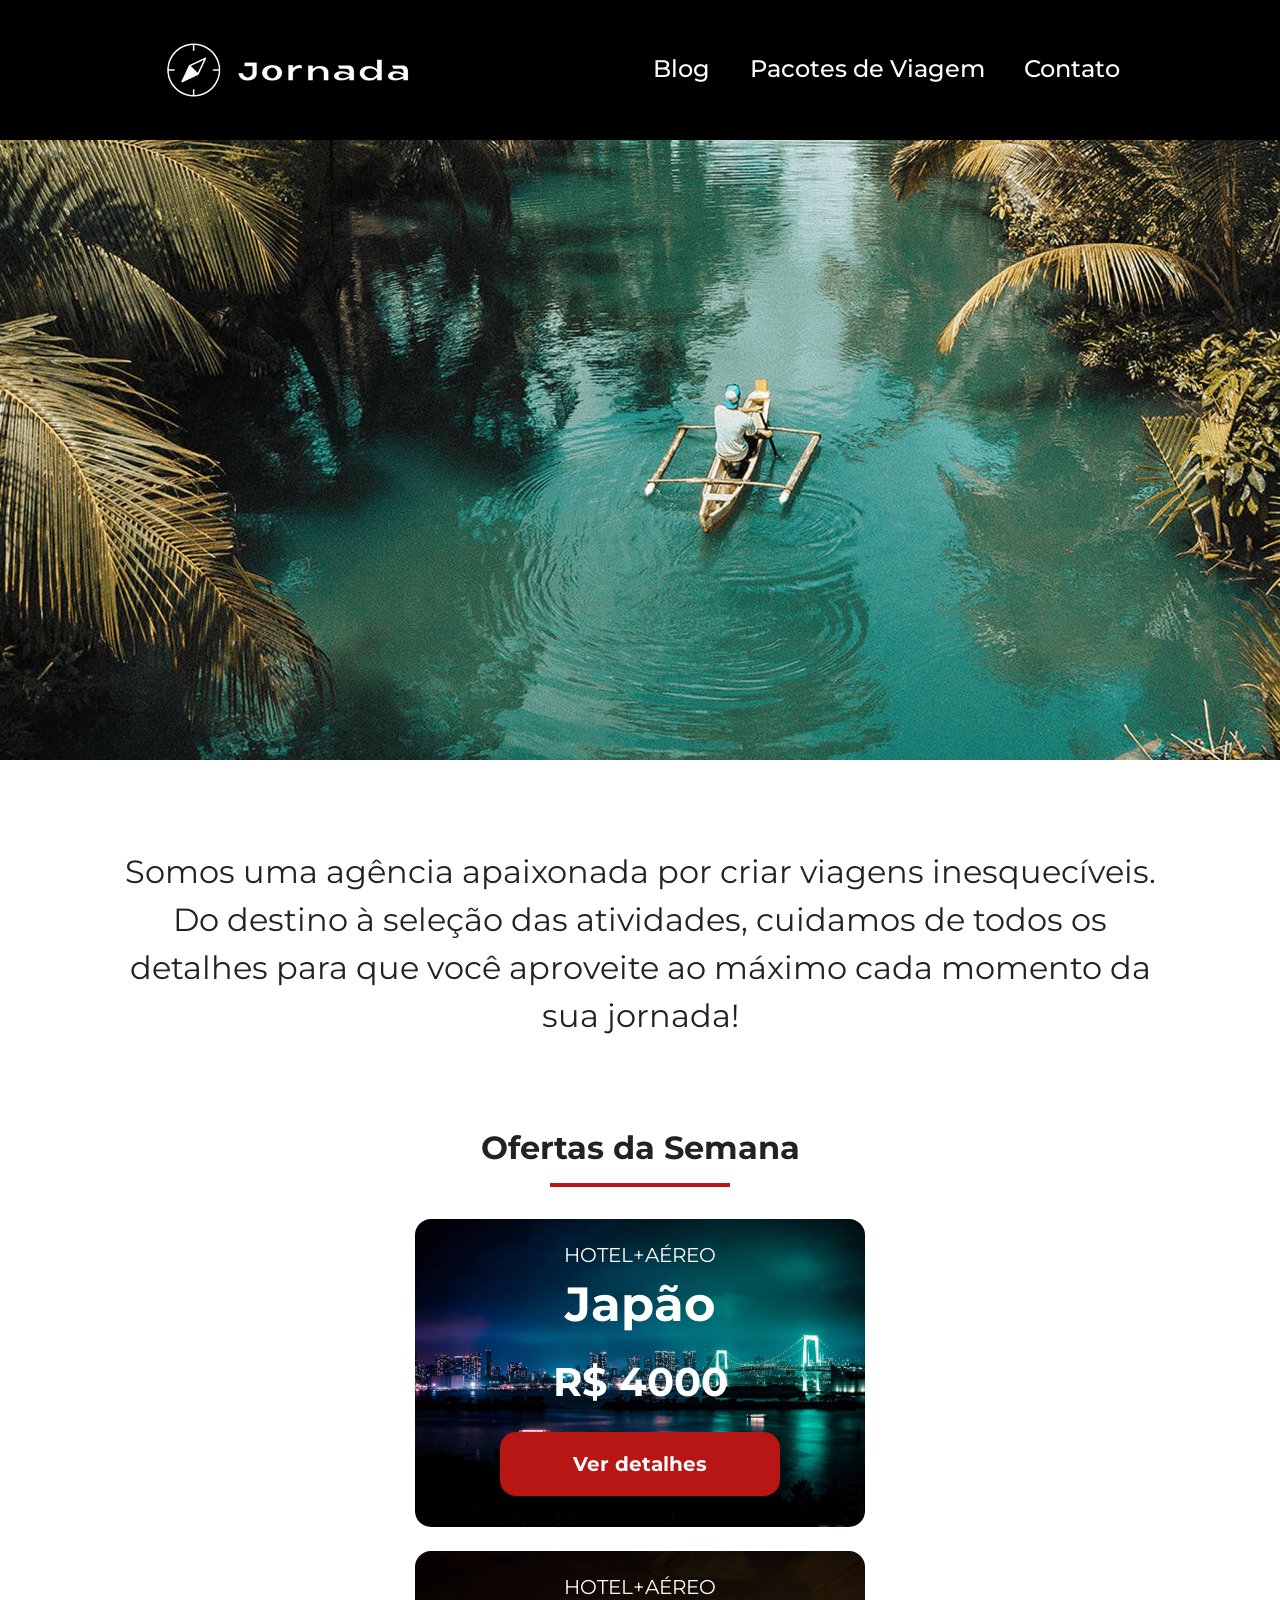
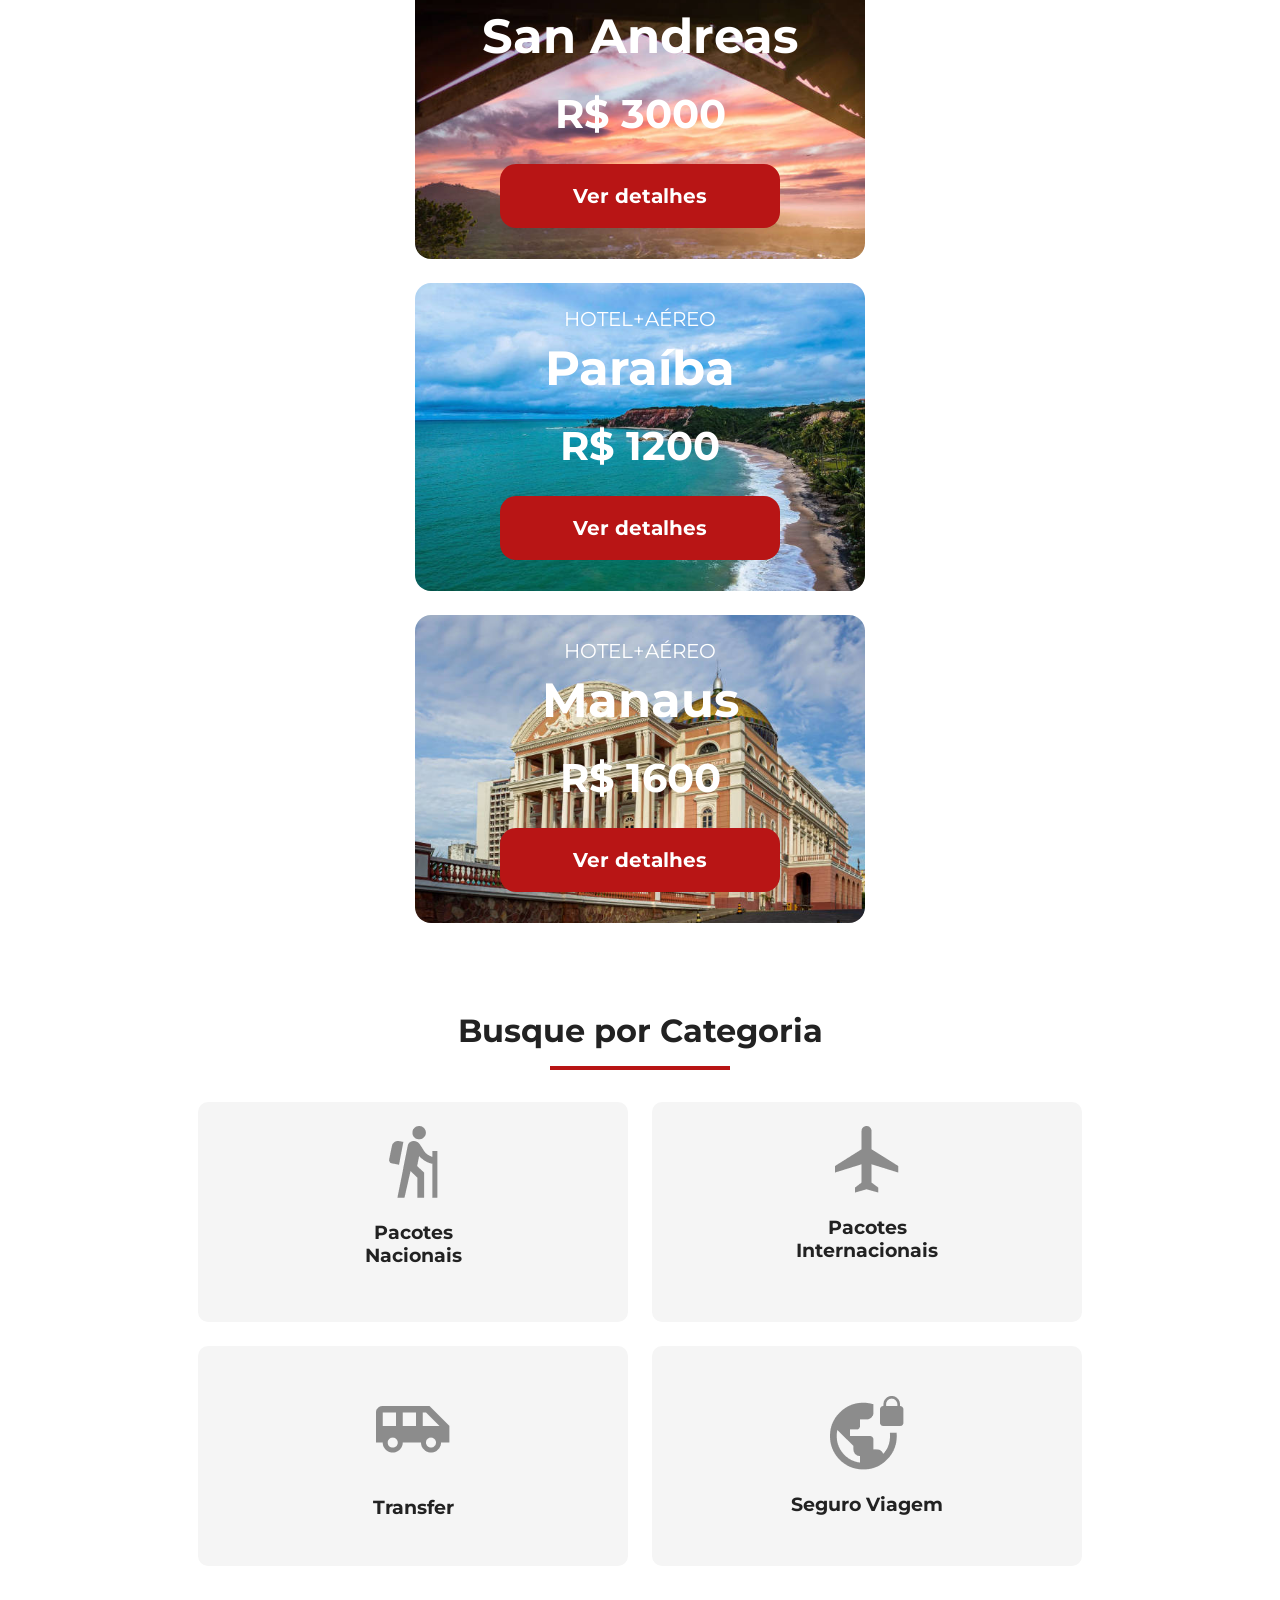
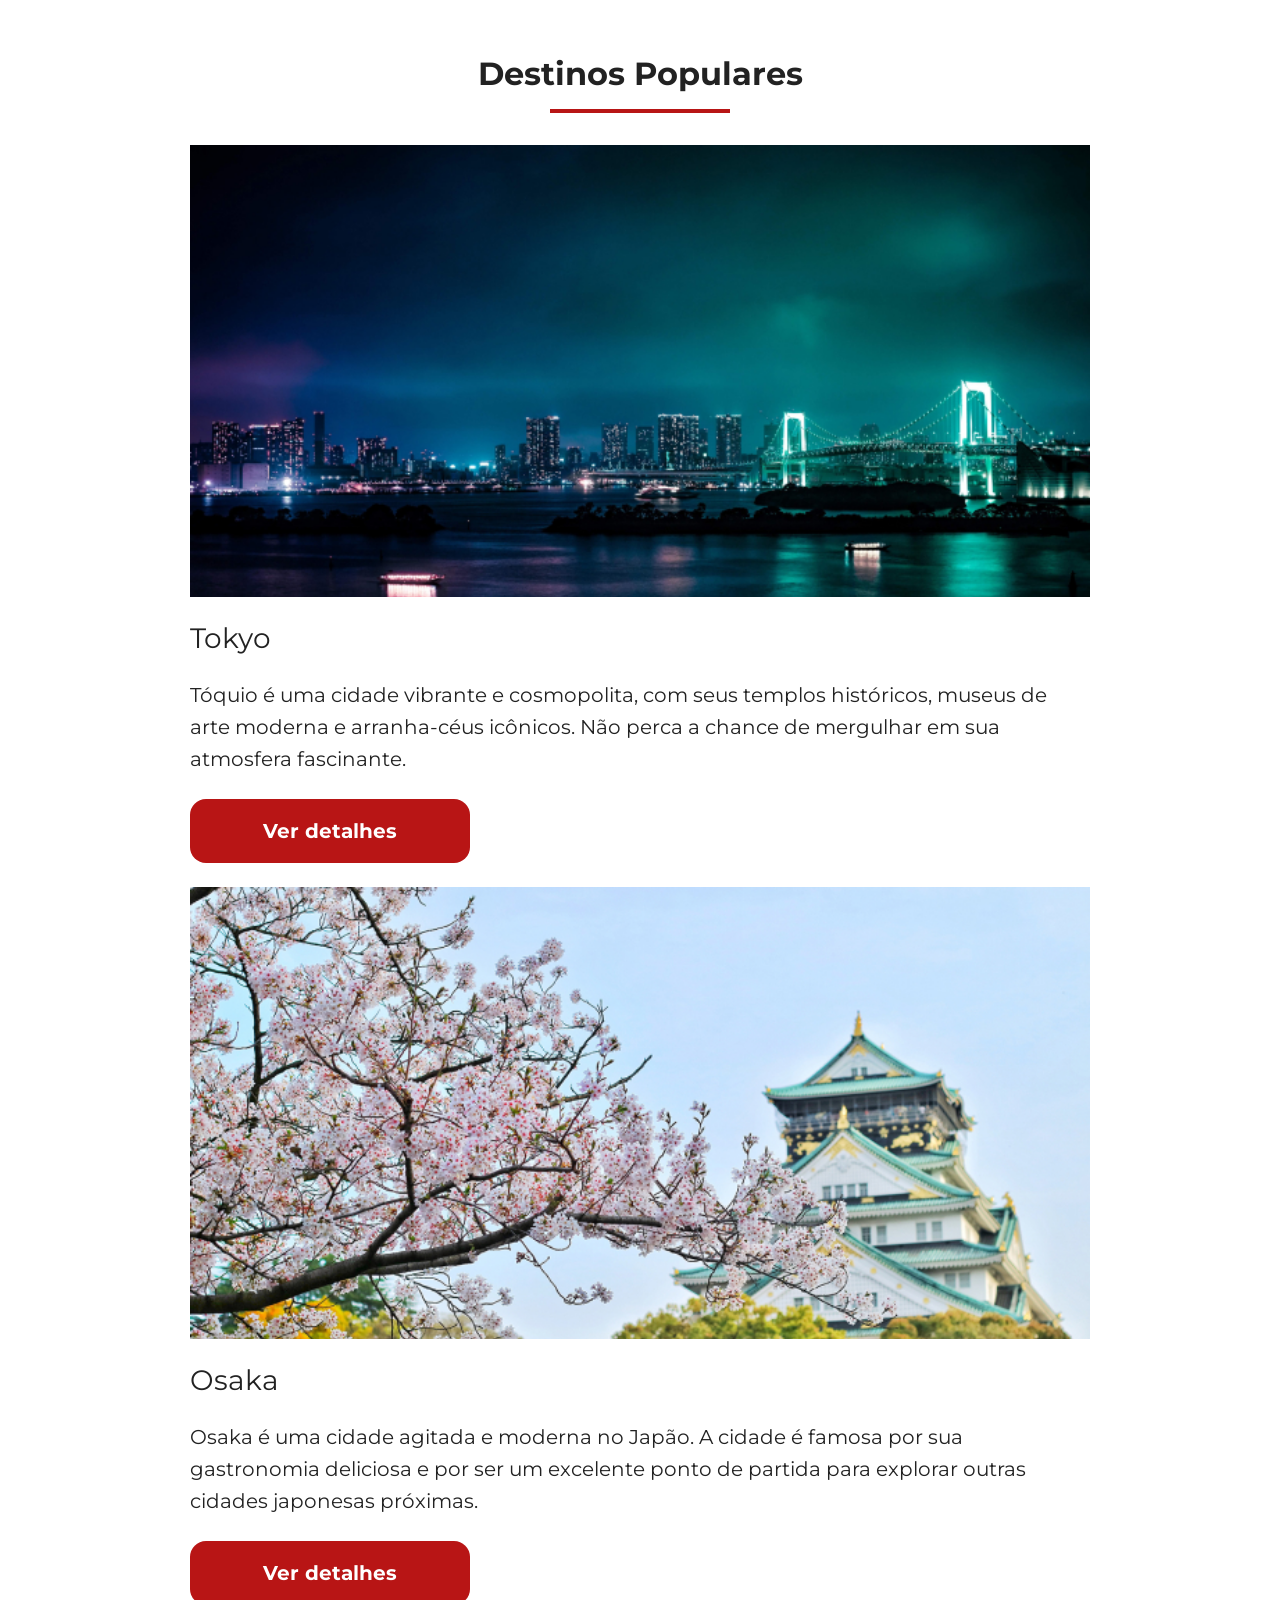
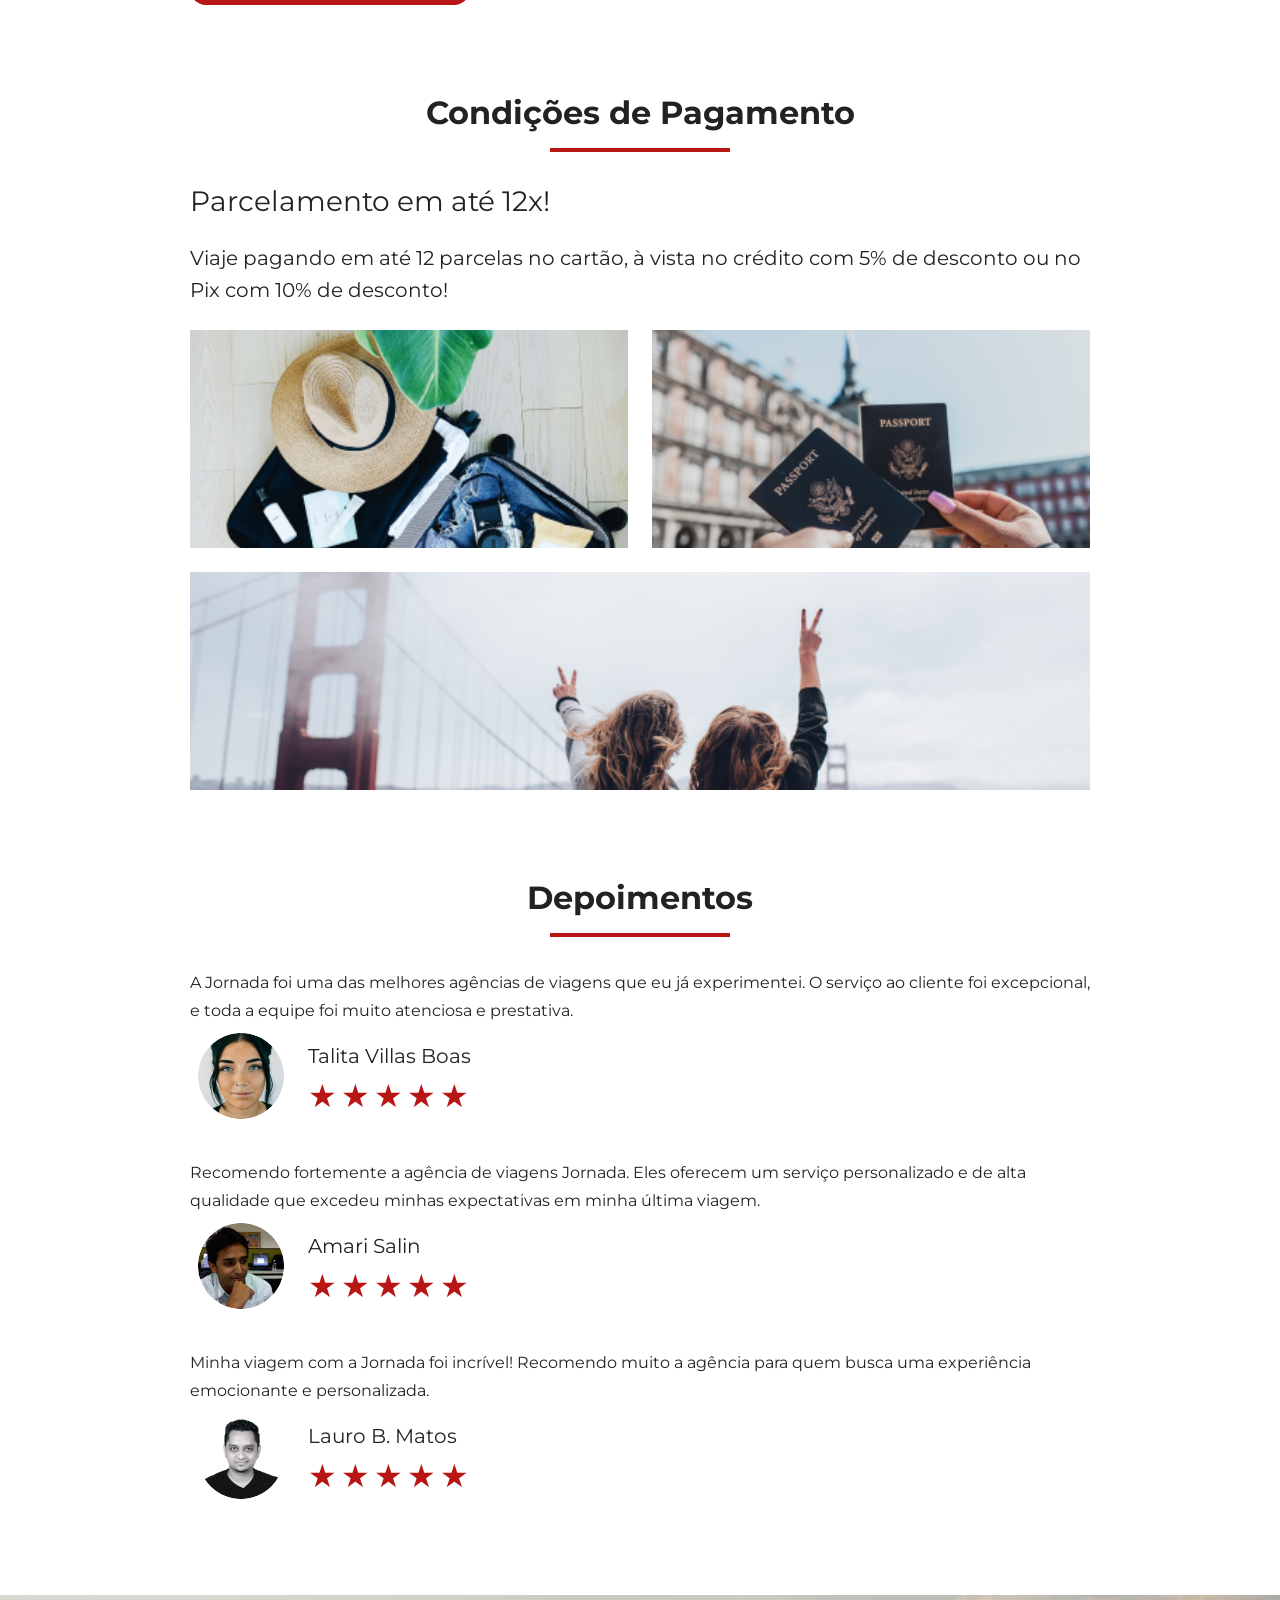
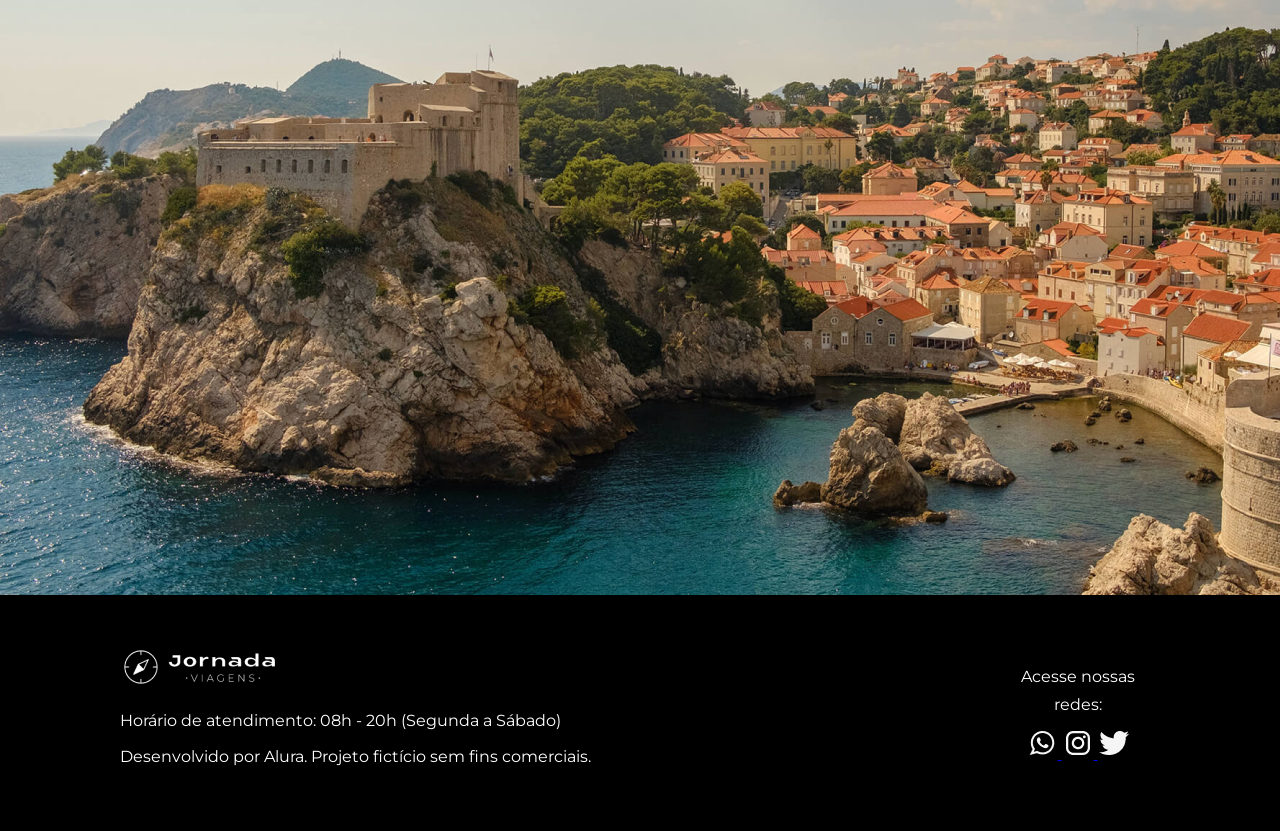
==== commit e52a74cd: "Finaliza e adiciona melhorias de acessibilidade" ====
--- a/index.html
+++ b/index.html
@@ -160,7 +160,7 @@
         <article class="item tokyo">
           <header>
             <div class="img-item"></div>
-            <h4 class="content-title">Tokyo</h4>
+            <h3 class="content-title">Tokyo</h3>
           </header>
           <p class="content-text">Tóquio é uma cidade vibrante e cosmopolita, com seus templos históricos, museus de arte moderna e arranha-céus icônicos. Não perca a chance de mergulhar em sua atmosfera fascinante.</p>
           <footer>  
@@ -174,7 +174,7 @@
         <article class="item osaka">
           <header>
             <div class="img-item"></div>
-            <h4 class="content-title">Osaka</h4>
+            <h3 class="content-title">Osaka</h3>
           </header>
           <p class="content-text">Osaka é uma cidade agitada e moderna no Japão. A cidade é famosa por sua gastronomia deliciosa e por ser um excelente ponto de partida para explorar outras cidades japonesas próximas.</p>
           <footer>
@@ -217,7 +217,7 @@
           <footer>
             <img src="img/testimonials-talita.png" alt="Imagem de perfil da cliente Talita Villas Boas">
             <div class="profile-content">
-              <h4>Talita Villas Boas</h4>
+              <h3>Talita Villas Boas</h3>
               <div class="rating">
                 <span class="star">★</span>
                 <span class="star">★</span>
@@ -234,7 +234,7 @@
           <footer>
             <img src="img/testimonials-amari.png" alt="Imagem de perfil da cliente Amari Salin">
             <div class="profile-content">
-              <h4>Amari Salin</h4>
+              <h3>Amari Salin</h3>
               <div class="rating">
                 <span class="star">★</span>
                 <span class="star">★</span>
@@ -251,7 +251,7 @@
           <footer>
             <img src="img/testimonials-lauro.png" alt="Imagem de perfil da cliente Lauro B. Matos">
             <div class="profile-content">
-              <h4>Lauro B. Matos</h4>
+              <h3>Lauro B. Matos</h3>
               <div class="rating">
                 <span class="star">★</span>
                 <span class="star">★</span>
@@ -267,6 +267,24 @@
     <section class="hero-footer">
       <div class="hero-img"></div>
     </section>
-
+    <footer class="main-footer">
+      <div class="footer-content">
+        <img src="img/bussola-texto-branco-footer.png" alt="logo completo Jornada Viagens na cor branca.">
+        <p>Horário de atendimento: 08h - 20h (Segunda a Sábado)</p>
+        <p>Desenvolvido por Alura. Projeto fictício sem fins comerciais.</p>
+      </div>
+      <div class="footer-social">
+        <p>Acesse nossas redes:</p>
+        <a href="#" target="_blank" title="Acesse o WhatsApp do Jornada Viagens">
+          <img src="img/whatsapp-footer.png" alt="Ícone do WhatsApp para acessar o contato do Jornada Viagens">
+        </a>
+        <a href="#" target="_blank" title="Acesse o Instagram do Jornada Viagens">
+          <img src="img/instagram-footer.png" alt="Ícone do Instagram para acessar o perfil do Jornada Viagens">
+        </a>
+        <a href="#" target="_blank" title="Acesse o Twitter do Jornada Viagens">
+          <img src="img/twitter-footer.png" alt="Ícone do Twitter para acessar o perfil do Jornada Viagens">
+        </a>
+      </div>
+    </footer>
   </body>
 </html>
--- a/css/style.css
+++ b/css/style.css
@@ -5,4 +5,5 @@
 @import url(categories.css);
 @import url(destinations.css);
 @import url(payments.css);
-@import url(testimonials.css);+@import url(testimonials.css);
+@import url(footer.css);
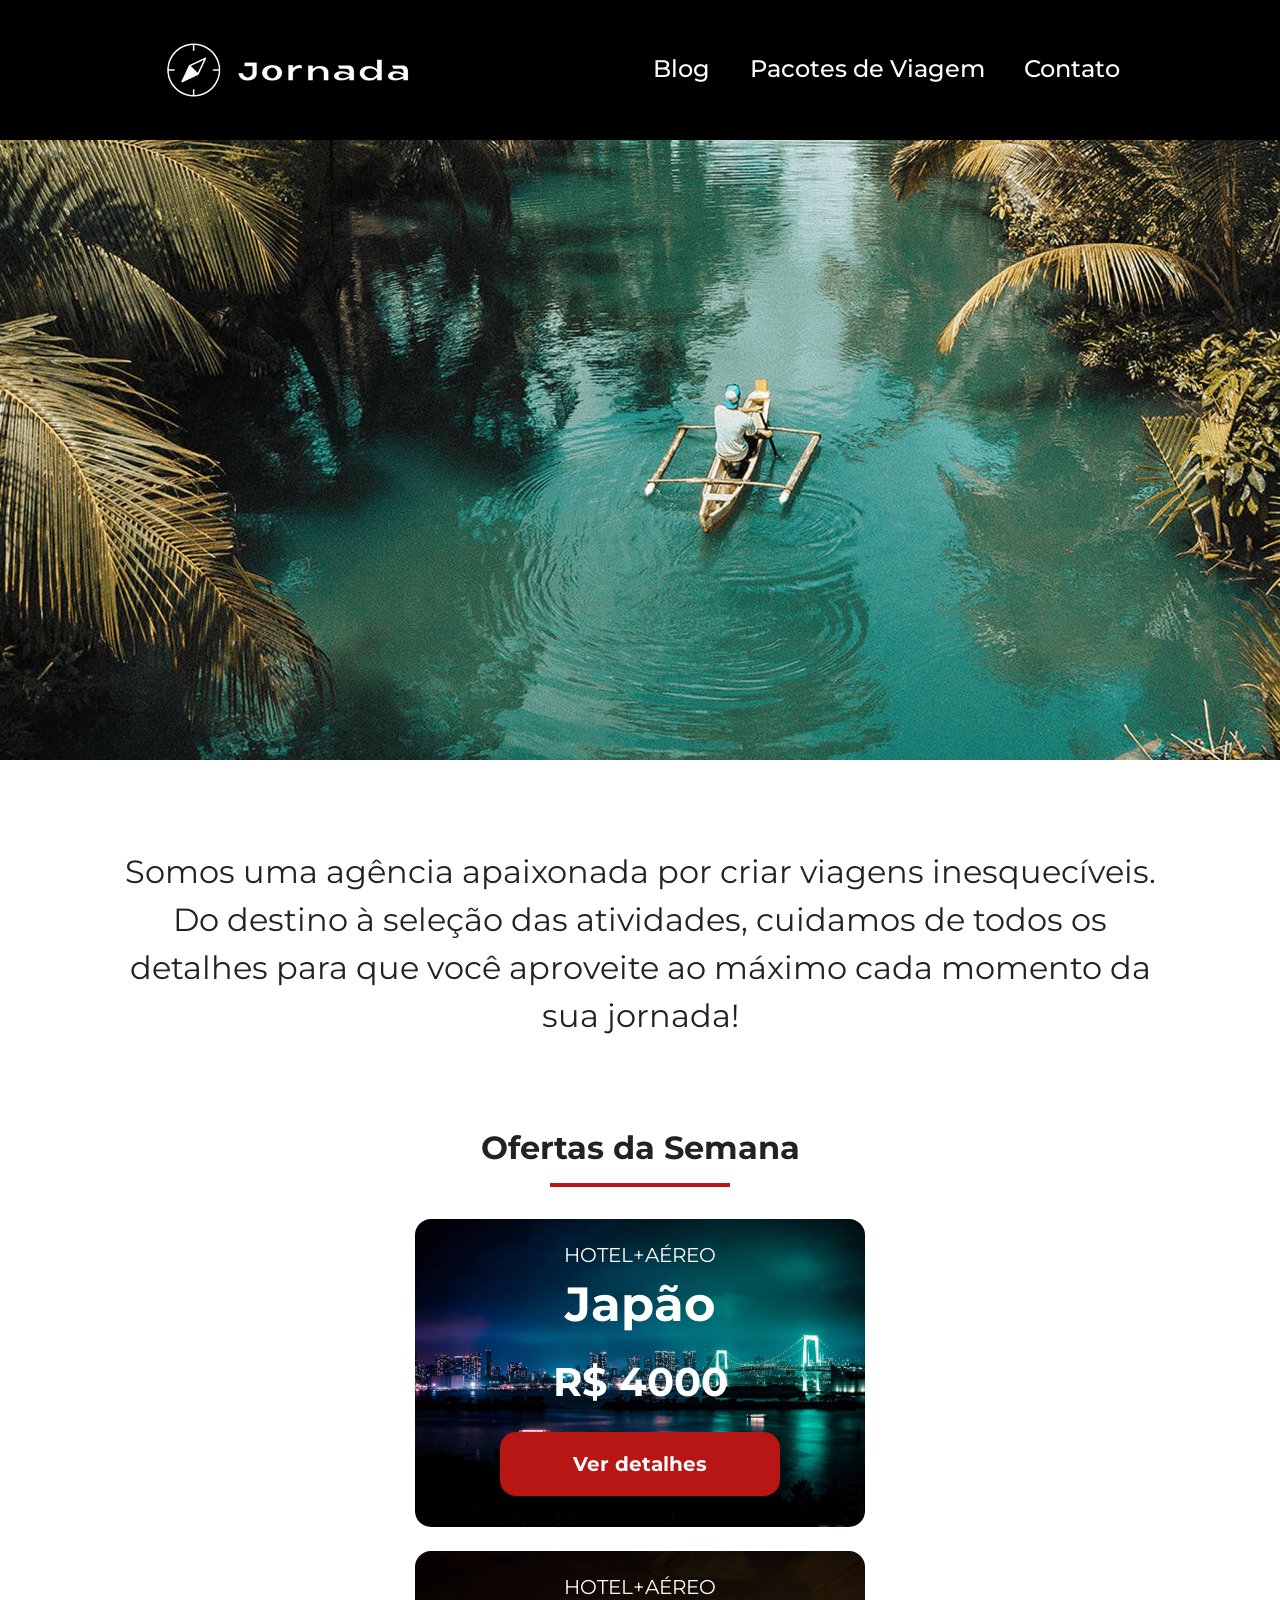
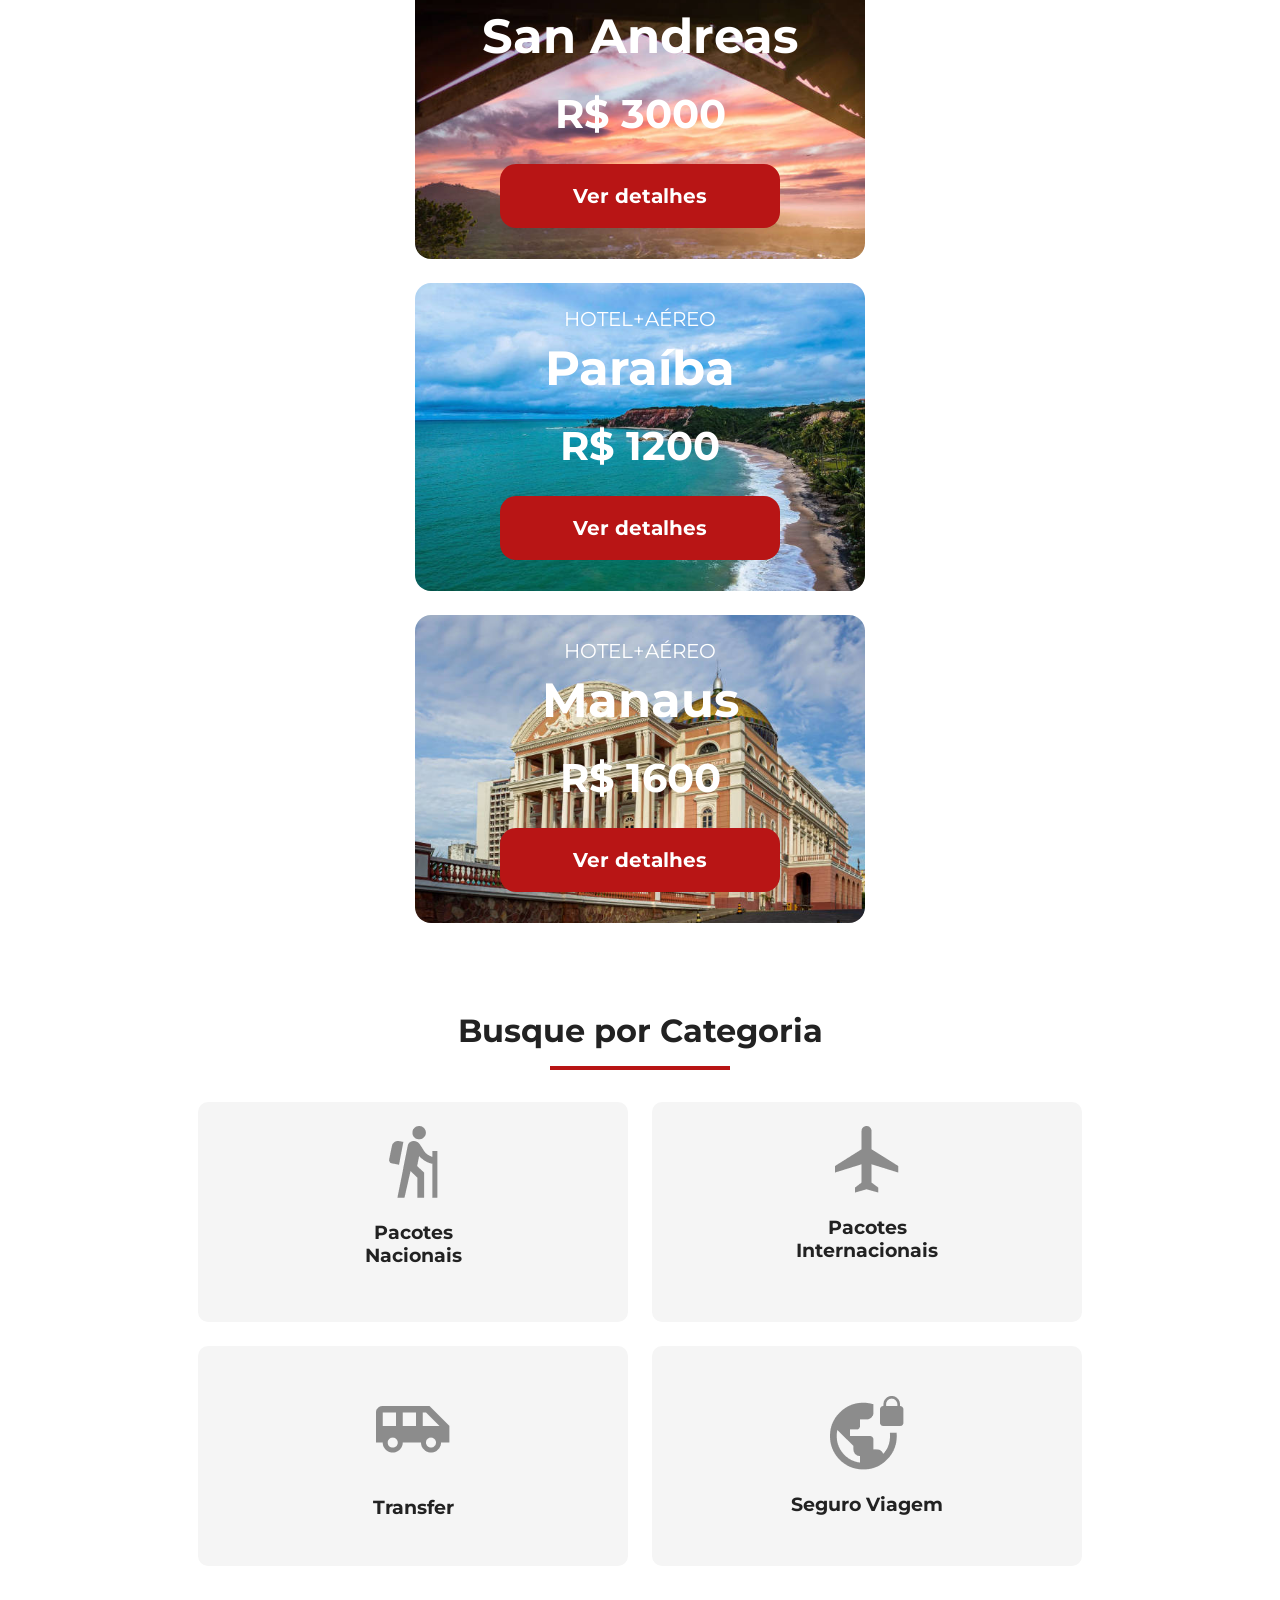
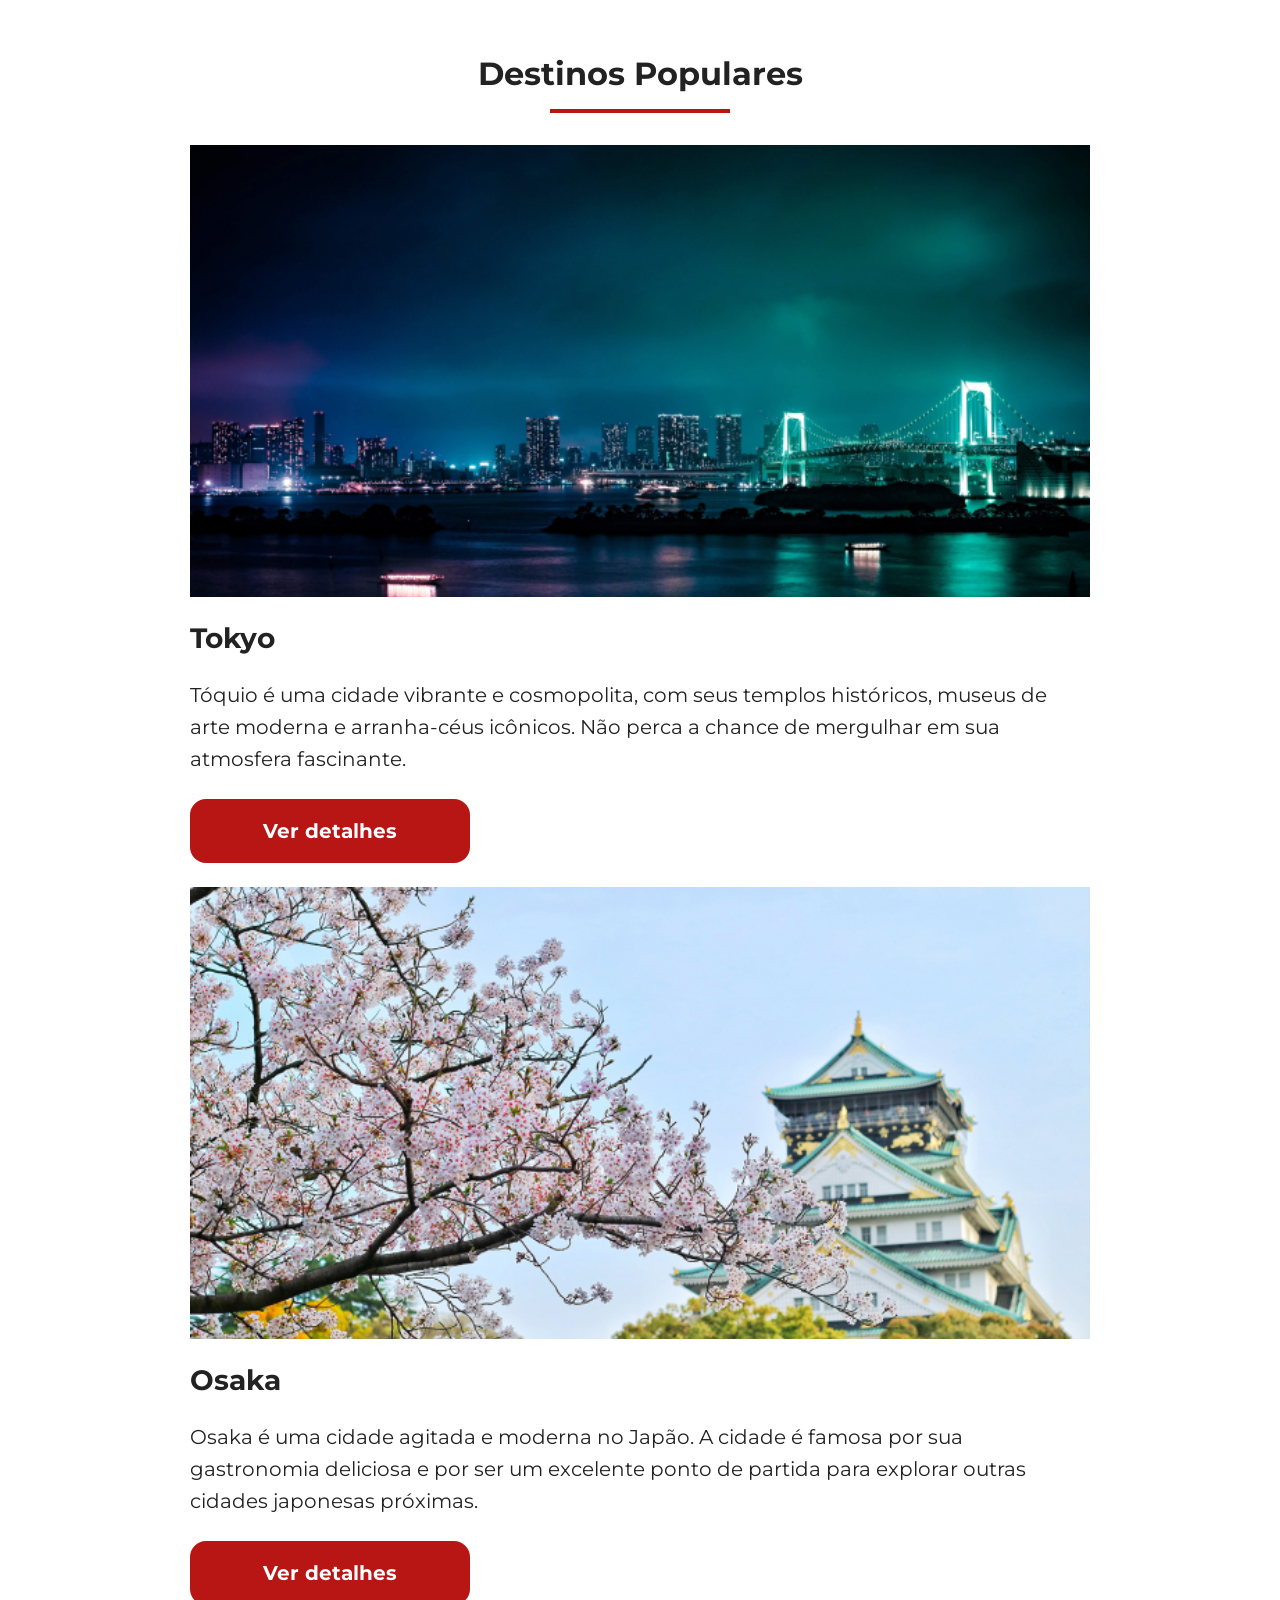
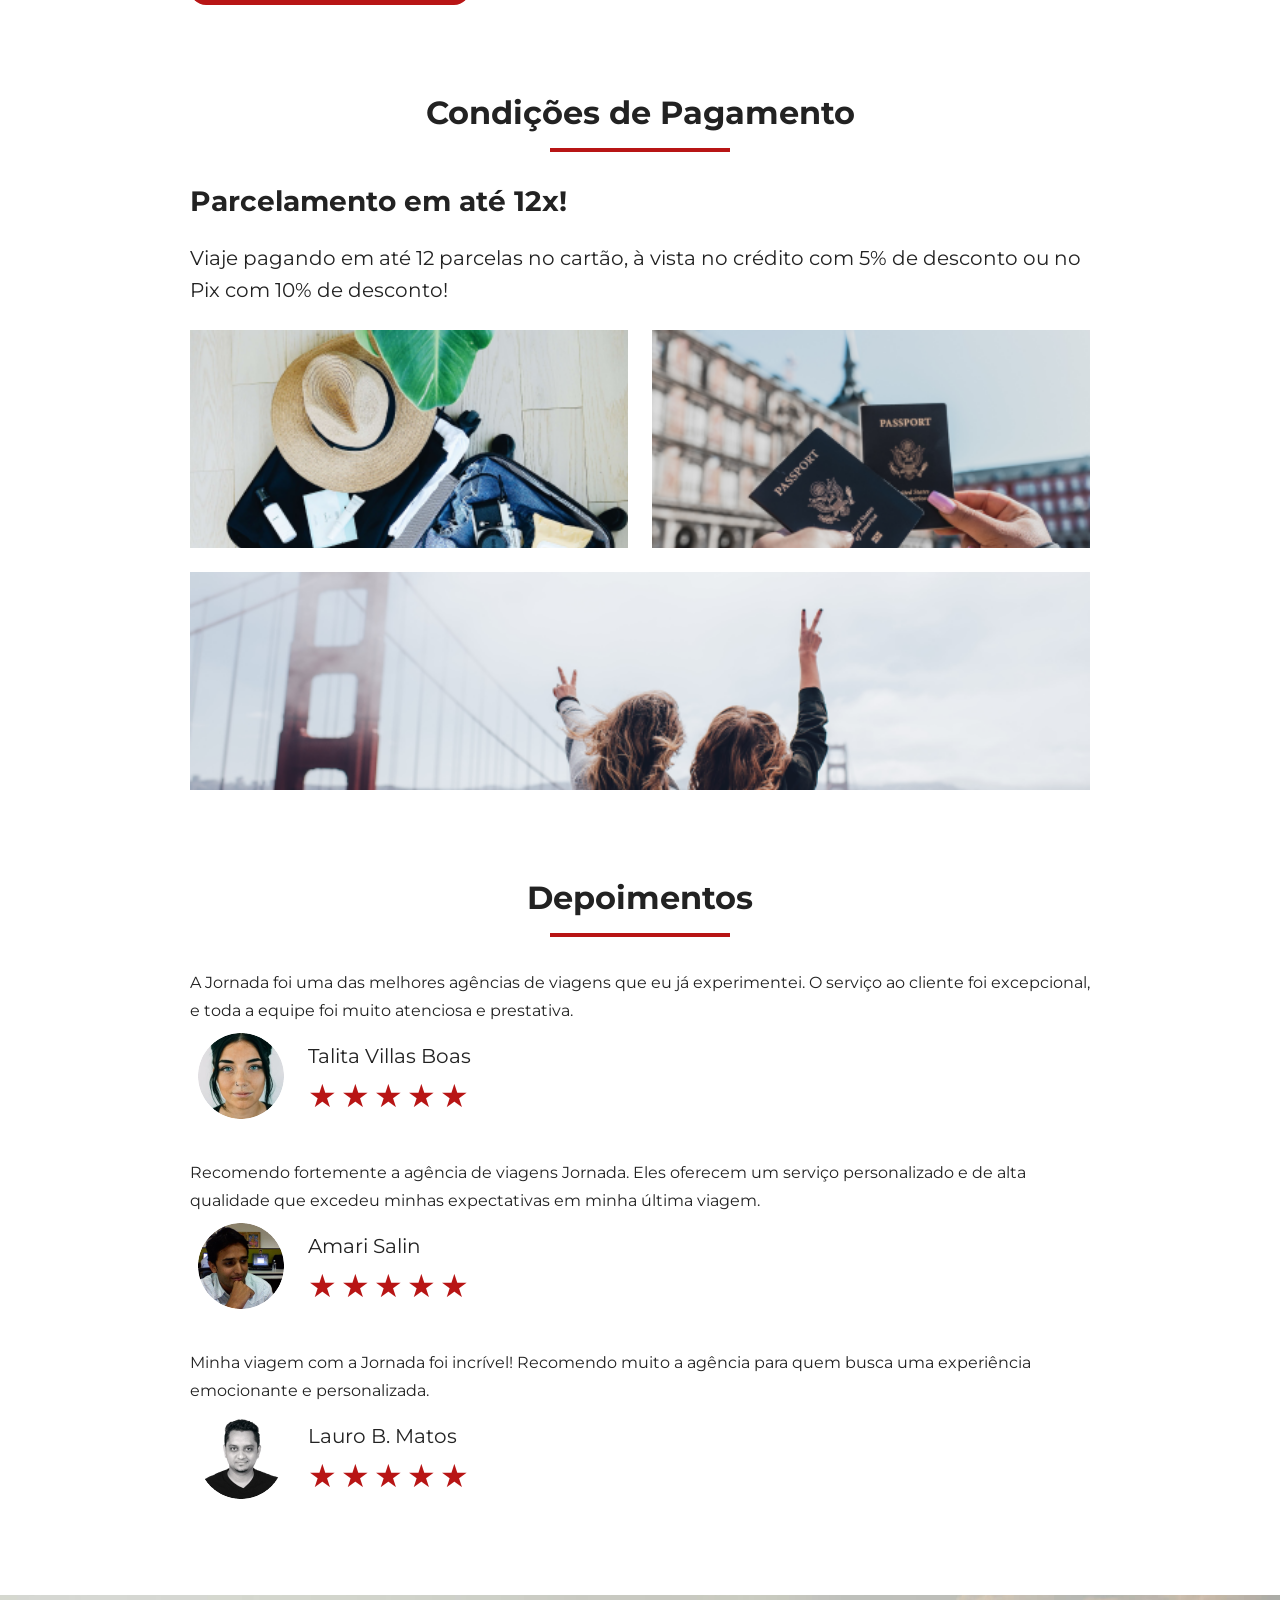
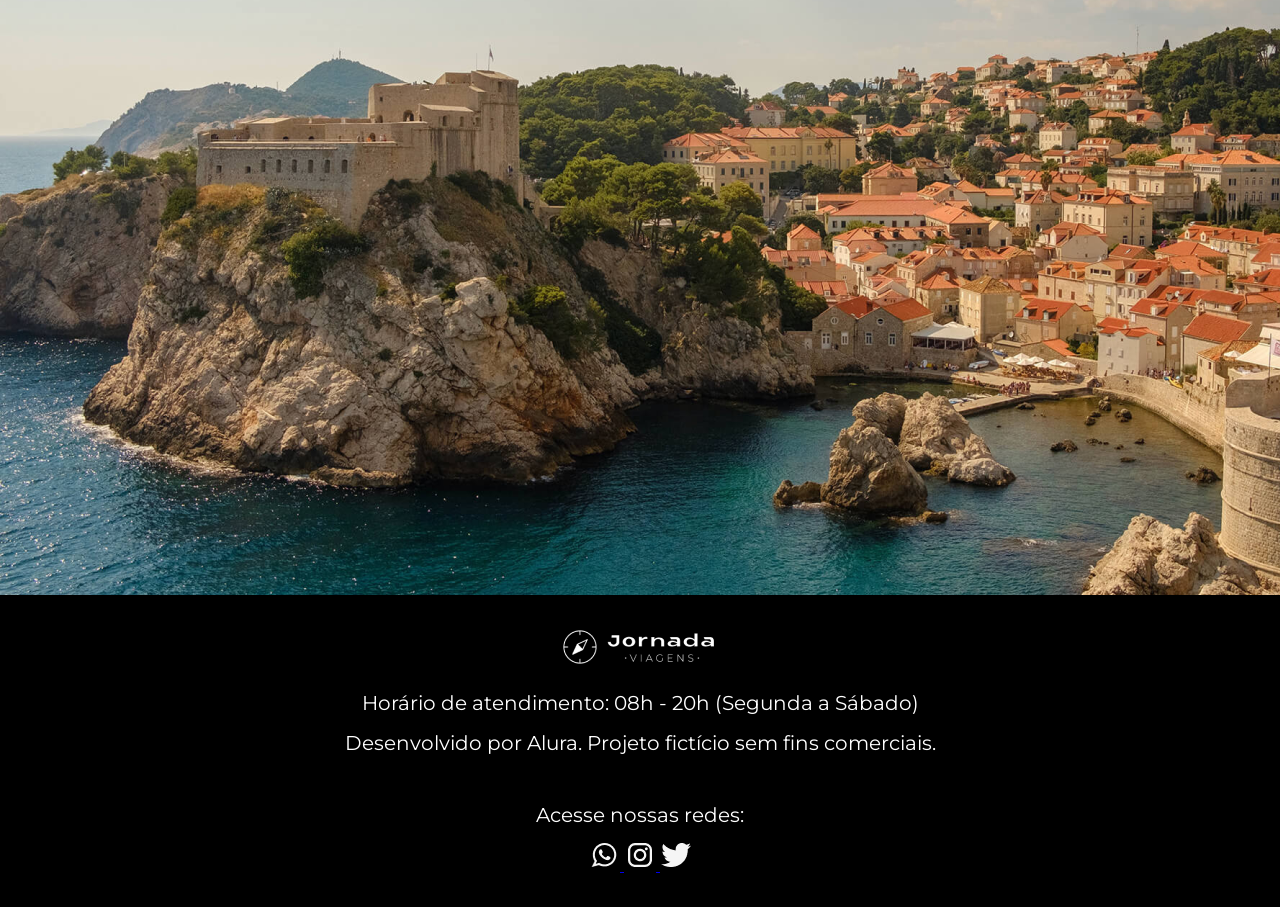
==== commit c3e59893: "Finaliza estilos de Pacotes de Viagem" ====
--- a/index.html
+++ b/index.html
@@ -3,6 +3,14 @@
   <head>
     <meta charset="UTF-8" />
     <meta name="viewport" content="width=device-width, initial-scale=1.0" />
+    <meta name="description" content="Jornada Viagens, Somos uma agência apaixonada por criar viagens inesquecíveis.">
+    <meta name="og:title" content="Jornada Viagens">
+    <meta name="og:description" content="Jornada Viagens, Somos uma agência apaixonada por criar viagens inesquecíveis.">
+    <meta name="og:image" content="https://matheusdorosario.github.io/jornada-viagens/img/hero-footer-desk.png">
+    <meta name="og:url" content="https://matheusdorosario.github.io/jornada-viagens">
+    <meta name="og:type" content="website">
+
+    <link rel="icon" href="favico.svg" type="xml/svg" />
     <link rel="stylesheet" href="css/style.css" />
     <title>Jornada Viagens</title>
   </head>
@@ -27,7 +35,7 @@
         <nav>
           <ul class="list-links">
             <li><a href="blog.html" target="_blank" title="Acessar blog">Blog</a></li>
-            <li><a href="pacotes.html" target="_blank" title="Acessar pacotes de viagem">Pacotes de Viagem</a></li>
+            <li><a href="pacotes-de-viagem.html" target="_blank" title="Acessar pacotes de viagem">Pacotes de Viagem</a></li>
             <li><a href="contato.html" target="_blank" title="Acessar contato">Contato</a></li>
           </ul>
         </nav>
@@ -276,13 +284,13 @@
       <div class="footer-social">
         <p>Acesse nossas redes:</p>
         <a href="#" target="_blank" title="Acesse o WhatsApp do Jornada Viagens">
-          <img src="img/whatsapp-footer.png" alt="Ícone do WhatsApp para acessar o contato do Jornada Viagens">
+          <img src="img/whatsapp-footer.png" alt="Ícone do WhatsApp para acessar o contato do Jornada Viagens"/>
         </a>
         <a href="#" target="_blank" title="Acesse o Instagram do Jornada Viagens">
-          <img src="img/instagram-footer.png" alt="Ícone do Instagram para acessar o perfil do Jornada Viagens">
+          <img src="img/instagram-footer.png" alt="Ícone do Instagram para acessar o perfil do Jornada Viagens"/>
         </a>
         <a href="#" target="_blank" title="Acesse o Twitter do Jornada Viagens">
-          <img src="img/twitter-footer.png" alt="Ícone do Twitter para acessar o perfil do Jornada Viagens">
+          <img src="img/twitter-footer.png" alt="Ícone do Twitter para acessar o perfil do Jornada Viagens"/>
         </a>
       </div>
     </footer>
